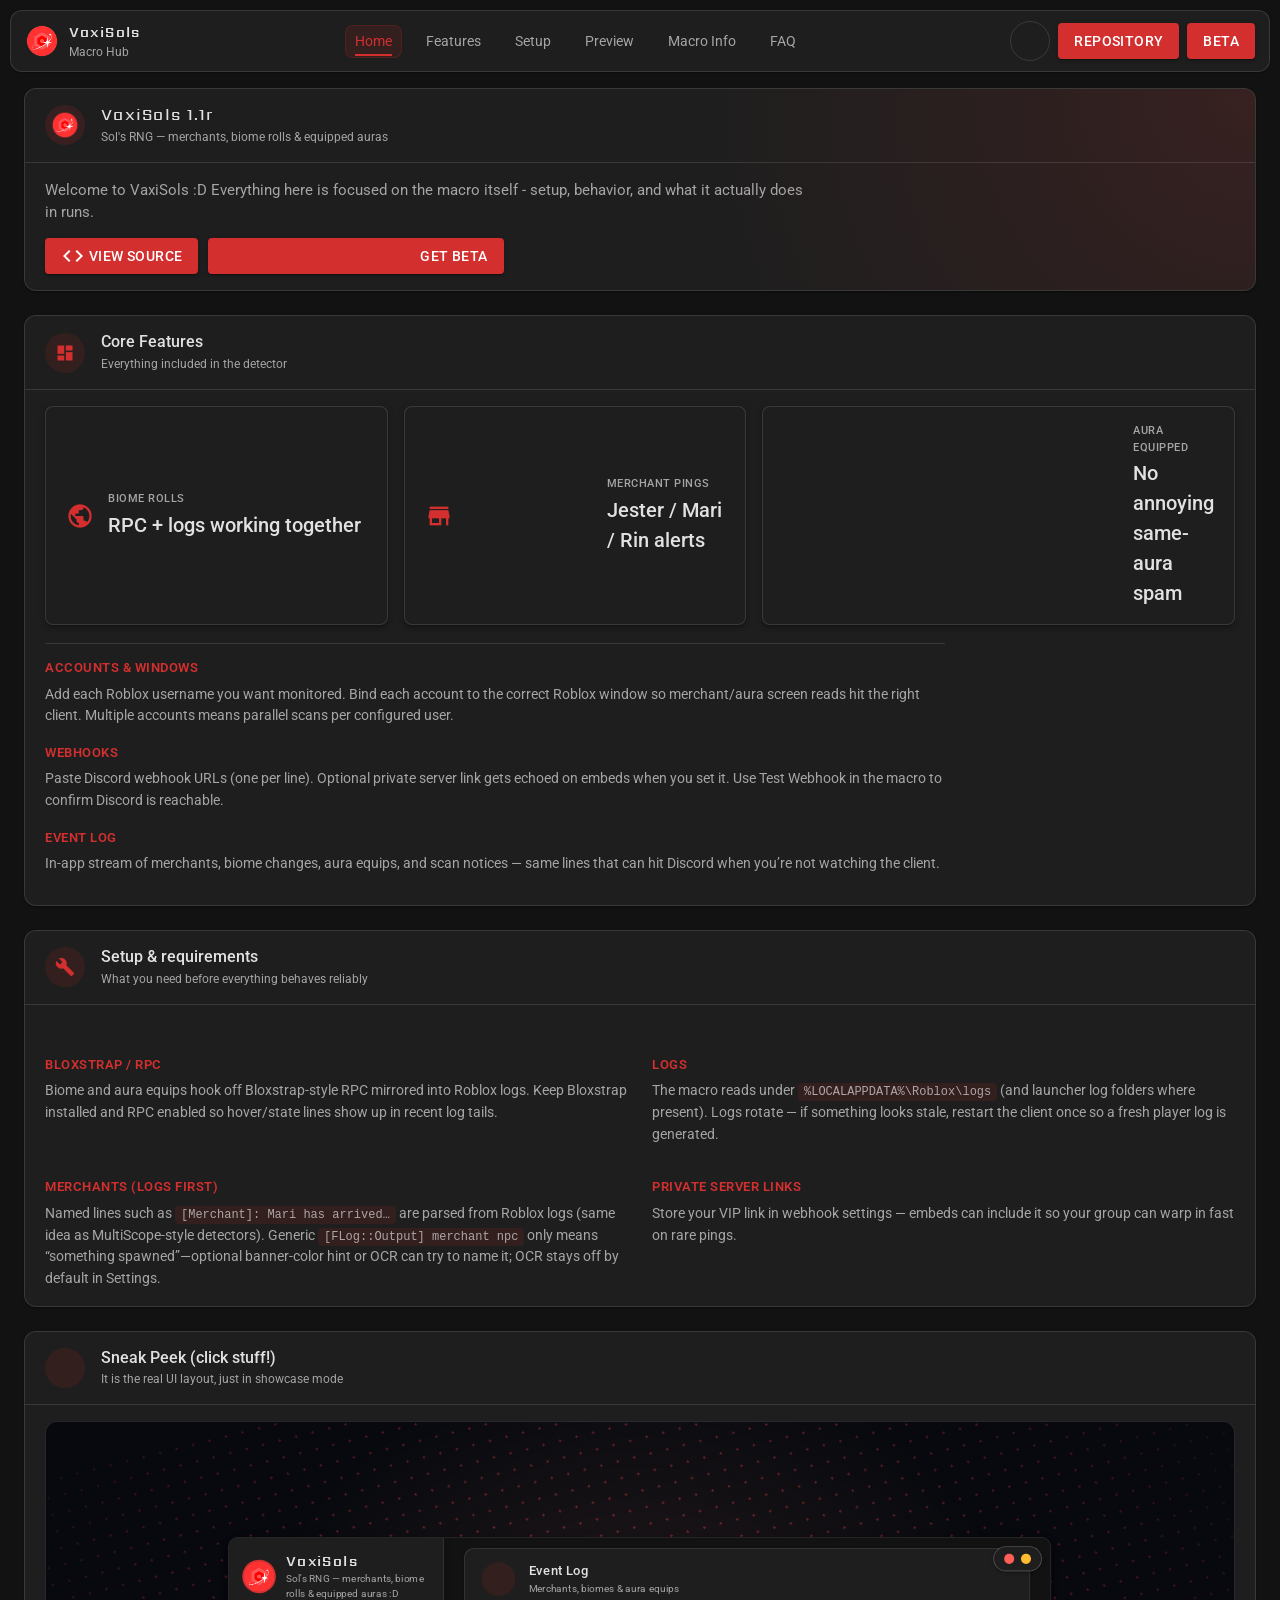
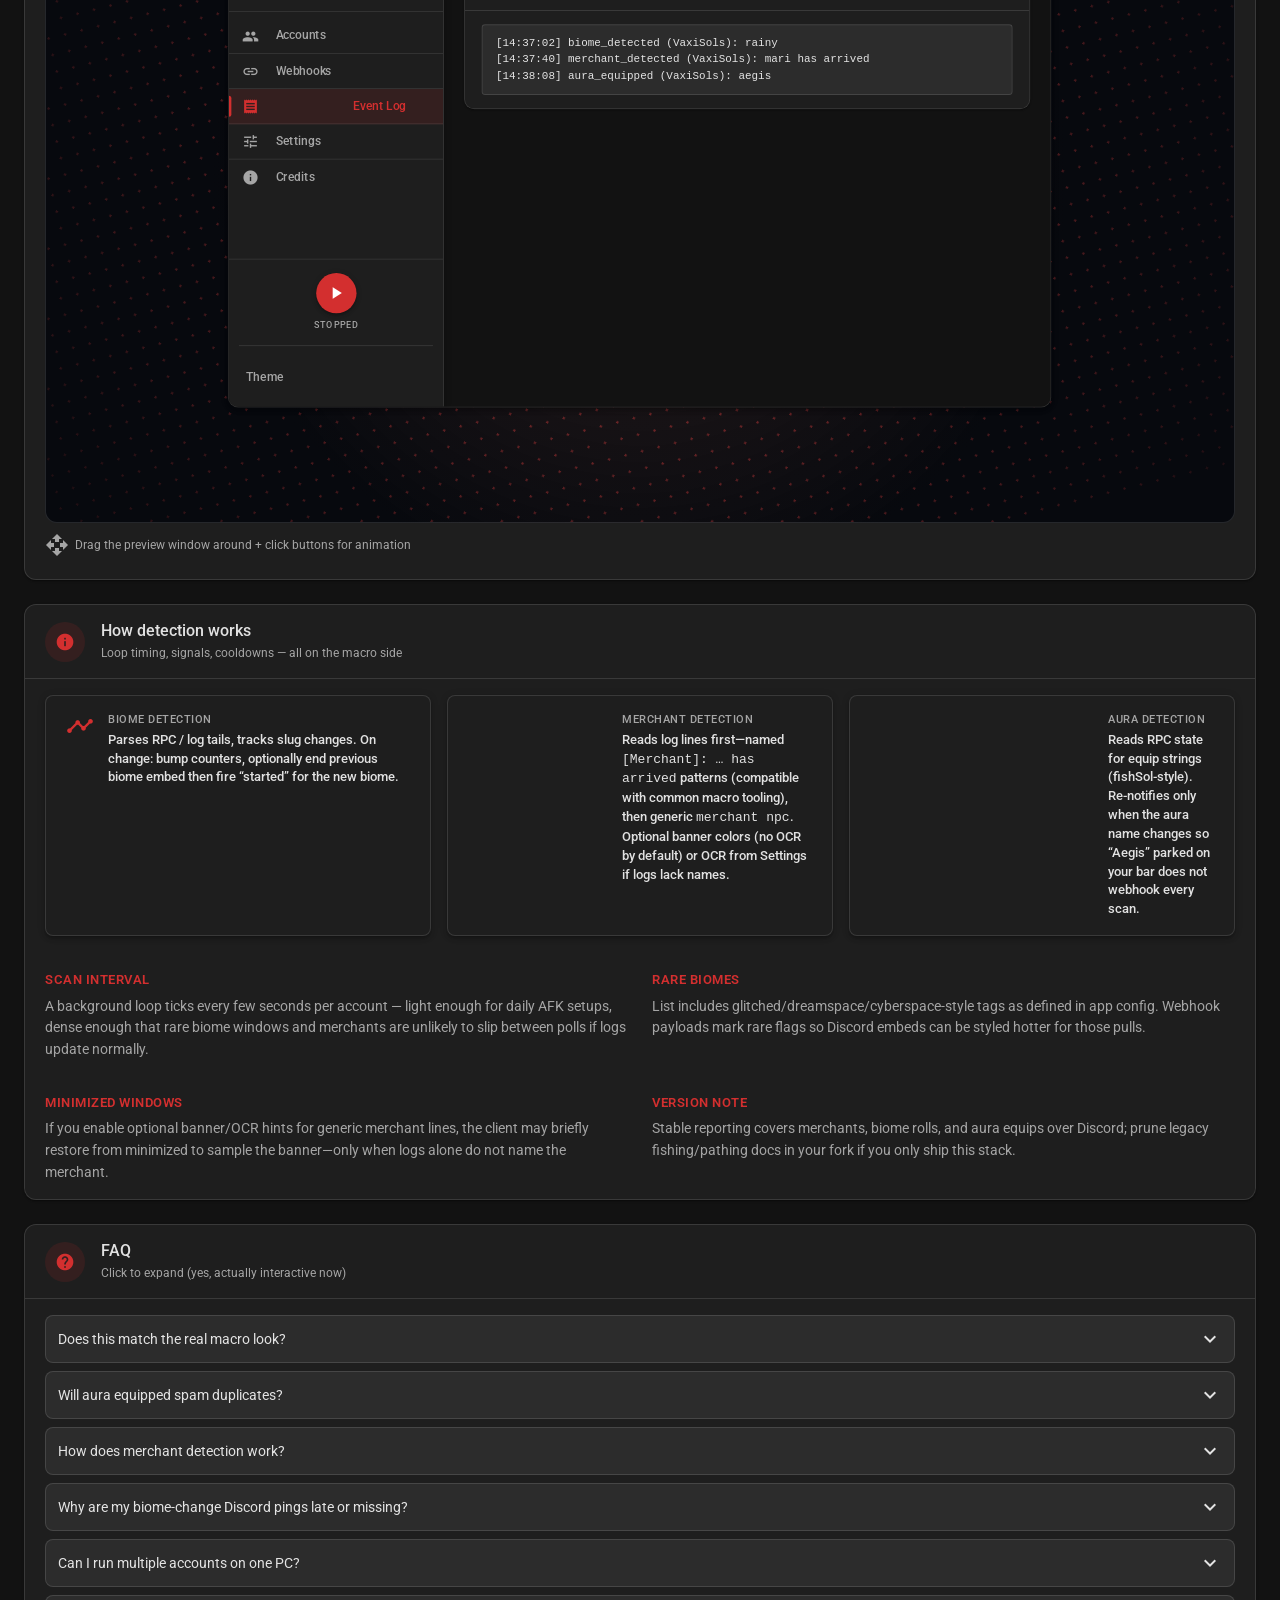
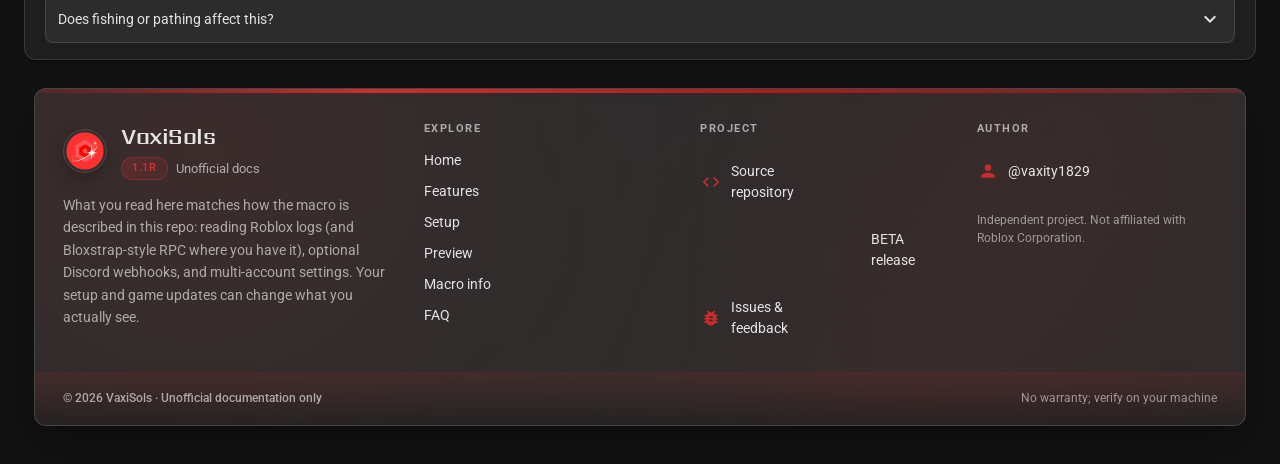
==== docs/index.html @ 8080ddb6 "Add files via upload" ====
<!DOCTYPE html>
<html lang="en">
<head>
  <meta charset="UTF-8">
  <meta name="viewport" content="width=device-width, initial-scale=1.0, viewport-fit=cover">
  <meta name="theme-color" id="themeColorMeta" content="#07090e">
  <title>VaxiSols — Macro Guide</title>
  <link rel="icon" href="favicon.png" type="image/png" sizes="any">
  <link rel="apple-touch-icon" href="favicon.png">
  <link rel="stylesheet" href="https://fonts.googleapis.com/icon?family=Material+Icons">
  <link rel="stylesheet" href="https://fonts.googleapis.com/css2?family=Roboto:wght@300;400;500;700&family=Sarpanch:wght@500;600;700&display=swap">
  <link rel="stylesheet" href="../ui/styles.css">
  <link rel="stylesheet" href="./styles.css">
</head>
<body>
  <header class="site-topbar MuiCard-root">
    <div class="site-topbar-inner">
      <div class="site-brand">
        <img src="../VaxiSolsIcon_transparent.png" alt="VaxiSols">
        <div class="site-brand-text">
          <strong class="brand-wordmark">VaxiSols</strong>
          <p>Macro Hub</p>
        </div>
      </div>
      <button type="button" class="site-nav-toggle MuiIconButton-root clone-clickable mui-ripple-target" id="siteNavToggle" aria-expanded="false" aria-controls="siteNav" aria-label="Open section menu">
        <span class="material-icons" aria-hidden="true">menu</span>
      </button>
      <nav class="site-nav" id="siteNav" aria-label="Page sections">
        <a class="mui-ripple-target site-nav-link" href="#home">Home</a>
        <a class="mui-ripple-target site-nav-link" href="#features">Features</a>
        <a class="mui-ripple-target site-nav-link" href="#setup">Setup</a>
        <a class="mui-ripple-target site-nav-link" href="#app-clone">Preview</a>
        <a class="mui-ripple-target site-nav-link" href="#macro-info">Macro Info</a>
        <a class="mui-ripple-target site-nav-link" href="#faq">FAQ</a>
      </nav>
      <div class="site-top-actions">
        <button id="themeToggle" class="MuiIconButton-root site-theme-toggle clone-clickable mui-ripple-target" title="Toggle theme">
          <span class="material-icons" id="themeIcon">dark_mode</span>
        </button>
        <a class="MuiButton-root MuiButton-contained MuiButton-containedPrimary site-btn-link mui-ripple-target" href="https://github.com/vaxity1829/VaxiSols" target="_blank" rel="noopener noreferrer">Repository</a>
        <a class="MuiButton-root MuiButton-contained MuiButton-containedError site-btn-link mui-ripple-target" href="https://github.com/vaxity1829/VaxiSols/releases/tag/BETA" target="_blank" rel="noopener noreferrer">BETA</a>
      </div>
    </div>
  </header>

  <main class="MuiContainer-root site-main">
    <section id="home" class="MuiCard-root site-hero">
      <div class="MuiCardHeader-root">
        <img class="MuiCardHeader-avatar site-hero-avatar" src="../VaxiSolsIcon_transparent.png" alt="" width="40" height="40">
        <div>
          <h2 class="MuiCardHeader-title brand-wordmark">VaxiSols 1.1r</h2>
          <p class="MuiCardHeader-subheader">Sol's RNG — merchants, biome rolls & equipped auras</p>
        </div>
      </div>
      <div class="MuiCardContent-root">
        <p class="site-lead">Welcome to VaxiSols :D Everything here is focused on the macro itself - setup, behavior, and what it actually does in runs.</p>
        <div class="site-cta">
          <a class="MuiButton-root MuiButton-contained MuiButton-containedPrimary site-btn-link mui-ripple-target" href="https://github.com/vaxity1829/VaxiSols" target="_blank" rel="noopener noreferrer">
            <span class="material-icons MuiButton-startIcon">code</span>
            View Source
          </a>
          <a class="MuiButton-root MuiButton-contained MuiButton-containedError site-btn-link mui-ripple-target" href="https://github.com/vaxity1829/VaxiSols/releases/tag/BETA" target="_blank" rel="noopener noreferrer">
            <span class="material-icons MuiButton-startIcon">download</span>
            Get BETA
          </a>
        </div>
      </div>
    </section>

    <section id="features" class="MuiCard-root">
      <div class="MuiCardHeader-root">
        <span class="material-icons MuiCardHeader-avatar">dashboard</span>
        <div>
          <h2 class="MuiCardHeader-title">Core Features</h2>
          <p class="MuiCardHeader-subheader">Everything included in the detector</p>
        </div>
      </div>
      <div class="MuiCardContent-root">
        <div class="MuiGrid-root site-grid">
          <div class="MuiPaper-root MuiPaper-elevation3 MuiChip-card">
            <span class="material-icons MuiChip-icon MuiChip-iconPrimary">public</span>
            <div class="MuiChip-info">
                <span class="MuiChip-label">Biome rolls</span>
                <span class="MuiChip-value">RPC + logs working together</span>
            </div>
          </div>
          <div class="MuiPaper-root MuiPaper-elevation3 MuiChip-card">
            <span class="material-icons MuiChip-icon MuiChip-iconPrimary">storefront</span>
            <div class="MuiChip-info">
                <span class="MuiChip-label">Merchant Pings</span>
                <span class="MuiChip-value">Jester / Mari / Rin alerts</span>
            </div>
          </div>
          <div class="MuiPaper-root MuiPaper-elevation3 MuiChip-card">
            <span class="material-icons MuiChip-icon MuiChip-iconPrimary">auto_awesome</span>
            <div class="MuiChip-info">
                <span class="MuiChip-label">Aura Equipped</span>
                <span class="MuiChip-value">No annoying same-aura spam</span>
            </div>
          </div>
        </div>
        <div class="info-list">
          <h3 class="info-subhead">Accounts &amp; windows</h3>
          <p>Add each Roblox username you want monitored. Bind each account to the correct Roblox window so merchant/aura screen reads hit the right client. Multiple accounts means parallel scans per configured user.</p>
          <h3 class="info-subhead">Webhooks</h3>
          <p>Paste Discord webhook URLs (one per line). Optional private server link gets echoed on embeds when you set it. Use Test Webhook in the macro to confirm Discord is reachable.</p>
          <h3 class="info-subhead">Event log</h3>
          <p>In-app stream of merchants, biome changes, aura equips, and scan notices — same lines that can hit Discord when you’re not watching the client.</p>
        </div>
      </div>
    </section>

    <section id="setup" class="MuiCard-root">
      <div class="MuiCardHeader-root">
        <span class="material-icons MuiCardHeader-avatar">build</span>
        <div>
          <h2 class="MuiCardHeader-title">Setup &amp; requirements</h2>
          <p class="MuiCardHeader-subheader">What you need before everything behaves reliably</p>
        </div>
      </div>
      <div class="MuiCardContent-root info-dense">
        <div class="info-columns">
          <div class="info-block">
            <h3 class="info-subhead">Bloxstrap / RPC</h3>
            <p>Biome and aura equips hook off Bloxstrap-style RPC mirrored into Roblox logs. Keep Bloxstrap installed and RPC enabled so hover/state lines show up in recent log tails.</p>
          </div>
          <div class="info-block">
            <h3 class="info-subhead">Logs</h3>
            <p>The macro reads under <code>%LOCALAPPDATA%\Roblox\logs</code> (and launcher log folders where present). Logs rotate — if something looks stale, restart the client once so a fresh player log is generated.</p>
          </div>
          <div class="info-block">
            <h3 class="info-subhead">Merchants (logs first)</h3>
            <p>Named lines such as <code>[Merchant]: Mari has arrived…</code> are parsed from Roblox logs (same idea as MultiScope-style detectors). Generic <code>[FLog::Output] merchant npc</code> only means “something spawned”—optional banner-color hint or OCR can try to name it; OCR stays off by default in Settings.</p>
          </div>
          <div class="info-block">
            <h3 class="info-subhead">Private server links</h3>
            <p>Store your VIP link in webhook settings — embeds can include it so your group can warp in fast on rare pings.</p>
          </div>
        </div>
      </div>
    </section>

    <section id="app-clone" class="MuiCard-root">
      <div class="MuiCardHeader-root">
        <span class="material-icons MuiCardHeader-avatar">preview</span>
        <div>
          <h2 class="MuiCardHeader-title">Sneak Peek (click stuff!)</h2>
          <p class="MuiCardHeader-subheader">It is the real UI layout, just in showcase mode</p>
        </div>
      </div>
      <div class="MuiCardContent-root">
        <div class="preview-shell" id="previewShell">
          <div class="clone-window" id="cloneWindow">
            <div class="app-layout clone-layout" id="cloneLayout">
              <aside class="MuiDrawer-paper">
                <div class="MuiToolbar-root">
                  <div class="MuiAvatar-root">
                    <img src="../VaxiSolsIcon_transparent.png" alt="VaxiSols">
                  </div>
                  <div class="MuiToolbar-text">
                    <h1 class="brand-wordmark">VaxiSols</h1>
                    <p>Sol's RNG — merchants, biome rolls & equipped auras :D</p>
                  </div>
                </div>
                <nav class="MuiList-root">
                  <a href="#" class="MuiListItem-root clone-clickable">
                    <div class="MuiListItem-indicator"></div>
                    <span class="material-icons MuiListItemIcon-root">people</span>
                    <span class="MuiListItemText-root">Accounts</span>
                  </a>
                  <a href="#" class="MuiListItem-root clone-clickable">
                    <div class="MuiListItem-indicator"></div>
                    <span class="material-icons MuiListItemIcon-root">link</span>
                    <span class="MuiListItemText-root">Webhooks</span>
                  </a>
                  <a href="#" class="MuiListItem-root Mui-selected clone-clickable">
                    <div class="MuiListItem-indicator"></div>
                    <span class="material-icons MuiListItemIcon-root">receipt_long</span>
                    <span class="MuiListItemText-root">Event Log</span>
                  </a>
                  <a href="#" class="MuiListItem-root clone-clickable">
                    <div class="MuiListItem-indicator"></div>
                    <span class="material-icons MuiListItemIcon-root">tune</span>
                    <span class="MuiListItemText-root">Settings</span>
                  </a>
                  <a href="#" class="MuiListItem-root clone-clickable">
                    <div class="MuiListItem-indicator"></div>
                    <span class="material-icons MuiListItemIcon-root">info</span>
                    <span class="MuiListItemText-root">Credits</span>
                  </a>
                </nav>
                <div class="MuiDrawer-actions">
                  <div class="MuiMacroControl">
                    <button class="MuiFab-root MuiFab-stopped clone-clickable"><span class="material-icons">play_arrow</span></button>
                    <span class="MuiMacroStatus">stopped</span>
                  </div>
                  <div class="MuiDivider-root"></div>
                  <div class="MuiSwitch-row">
                    <span class="MuiSwitch-label">Theme</span>
                    <button id="previewThemeToggle" class="MuiIconButton-root clone-clickable" title="Toggle theme">
                      <span class="material-icons" id="previewThemeIcon">dark_mode</span>
                    </button>
                  </div>
                </div>
              </aside>
              <main class="MuiContainer-root">
                <div class="MacTitleBar" id="cloneDragHandle">
                  <div class="MacTitleBar-dots">
                    <button class="MacTitleBar-dot MacTitleBar-dotClose"></button>
                    <button class="MacTitleBar-dot MacTitleBar-dotMinimize"></button>
                  </div>
                </div>
                <div class="content-section active">
                  <div class="MuiCard-root">
                    <div class="MuiCardHeader-root">
                      <span class="material-icons MuiCardHeader-avatar">receipt_long</span>
                      <div>
                        <h2 class="MuiCardHeader-title">Event Log</h2>
                        <p class="MuiCardHeader-subheader">Merchants, biomes & aura equips</p>
                      </div>
                    </div>
                    <div class="MuiCardContent-root">
                      <pre class="MuiCode-root">[14:37:02] biome_detected (VaxiSols): rainy
[14:37:40] merchant_detected (VaxiSols): mari has arrived
[14:38:08] aura_equipped (VaxiSols): aegis</pre>
                    </div>
                  </div>
                </div>
              </main>
            </div>
          </div>
        </div>
        <div class="preview-hint">
          <span class="material-icons">open_with</span>
          Drag the preview window around + click buttons for animation
        </div>
      </div>
    </section>

    <section id="macro-info" class="MuiCard-root">
      <div class="MuiCardHeader-root">
        <span class="material-icons MuiCardHeader-avatar">info</span>
        <div>
          <h2 class="MuiCardHeader-title">How detection works</h2>
          <p class="MuiCardHeader-subheader">Loop timing, signals, cooldowns — all on the macro side</p>
        </div>
      </div>
      <div class="MuiCardContent-root info-dense">
        <div class="MuiGrid-root site-grid site-grid-wide">
          <div class="MuiPaper-root MuiPaper-elevation3 MuiChip-card">
            <span class="material-icons MuiChip-icon MuiChip-iconPrimary">timeline</span>
            <div class="MuiChip-info">
              <span class="MuiChip-label">Biome detection</span>
              <span class="MuiChip-value">Parses RPC / log tails, tracks slug changes. On change: bump counters, optionally end previous biome embed then fire “started” for the new biome.</span>
            </div>
          </div>
          <div class="MuiPaper-root MuiPaper-elevation3 MuiChip-card">
            <span class="material-icons MuiChip-icon MuiChip-iconPrimary">radar</span>
            <div class="MuiChip-info">
              <span class="MuiChip-label">Merchant detection</span>
              <span class="MuiChip-value">Reads log lines first—named <code>[Merchant]: … has arrived</code> patterns (compatible with common macro tooling), then generic <code>merchant npc</code>. Optional banner colors (no OCR by default) or OCR from Settings if logs lack names.</span>
            </div>
          </div>
          <div class="MuiPaper-root MuiPaper-elevation3 MuiChip-card">
            <span class="material-icons MuiChip-icon MuiChip-iconPrimary">verified</span>
            <div class="MuiChip-info">
              <span class="MuiChip-label">Aura detection</span>
              <span class="MuiChip-value">Reads RPC state for equip strings (fishSol-style). Re-notifies only when the aura name changes so “Aegis” parked on your bar does not webhook every scan.</span>
            </div>
          </div>
        </div>
        <div class="info-columns">
          <div class="info-block">
            <h3 class="info-subhead">Scan interval</h3>
            <p>A background loop ticks every few seconds per account — light enough for daily AFK setups, dense enough that rare biome windows and merchants are unlikely to slip between polls if logs update normally.</p>
          </div>
          <div class="info-block">
            <h3 class="info-subhead">Rare biomes</h3>
            <p>List includes glitched/dreamspace/cyberspace-style tags as defined in app config. Webhook payloads mark rare flags so Discord embeds can be styled hotter for those pulls.</p>
          </div>
          <div class="info-block">
            <h3 class="info-subhead">Minimized windows</h3>
            <p>If you enable optional banner/OCR hints for generic merchant lines, the client may briefly restore from minimized to sample the banner—only when logs alone do not name the merchant.</p>
          </div>
          <div class="info-block">
            <h3 class="info-subhead">Version note</h3>
            <p>Stable reporting covers merchants, biome rolls, and aura equips over Discord; prune legacy fishing/pathing docs in your fork if you only ship this stack.</p>
          </div>
        </div>
      </div>
    </section>

    <section id="faq" class="MuiCard-root">
      <div class="MuiCardHeader-root">
        <span class="material-icons MuiCardHeader-avatar">help</span>
        <div>
          <h2 class="MuiCardHeader-title">FAQ</h2>
          <p class="MuiCardHeader-subheader">Click to expand (yes, actually interactive now)</p>
        </div>
      </div>
      <div class="MuiCardContent-root">
        <div class="faq-accordion">
          <div class="faq-item">
            <button class="faq-q mui-ripple-target" type="button">
              <span>Does this match the real macro look?</span>
              <span class="material-icons">expand_more</span>
            </button>
            <div class="faq-a"><div class="faq-a-inner">Preview on this page reuses macro classes. Actual app pulls the same <code>ui/styles.css</code> tokens.</div></div>
          </div>
          <div class="faq-item">
            <button class="faq-q mui-ripple-target" type="button">
              <span>Will aura equipped spam duplicates?</span>
              <span class="material-icons">expand_more</span>
            </button>
            <div class="faq-a"><div class="faq-a-inner">No. The app tracks last aura key per account — same aura stays silent until you equip something different.</div></div>
          </div>
          <div class="faq-item">
            <button class="faq-q mui-ripple-target" type="button">
              <span>How does merchant detection work?</span>
              <span class="material-icons">expand_more</span>
            </button>
            <div class="faq-a"><div class="faq-a-inner">Log scanning matches named chat-style lines first (same general approach as tools like MultiScope). Plain <code>merchant npc</code> lines only say a spawn happened—use Settings for optional banner-color hint or OCR if you need a name when the game does not print one.</div></div>
          </div>
          <div class="faq-item">
            <button class="faq-q mui-ripple-target" type="button">
              <span>Why are my biome-change Discord pings late or missing?</span>
              <span class="material-icons">expand_more</span>
            </button>
            <div class="faq-a"><div class="faq-a-inner">Check Bloxstrap RPC still writing to tails, disk not full, and account username matches log ownership. Restart Roblox once if tails look frozen.</div></div>
          </div>
          <div class="faq-item">
            <button class="faq-q mui-ripple-target" type="button">
              <span>Can I run multiple accounts on one PC?</span>
              <span class="material-icons">expand_more</span>
            </button>
            <div class="faq-a"><div class="faq-a-inner">Yes — add each username, attach the correct hwnd/window picker result, webhooks aggregate per-account labels in payloads.</div></div>
          </div>
          <div class="faq-item">
            <button class="faq-q mui-ripple-target" type="button">
              <span>Does fishing or pathing affect this?</span>
              <span class="material-icons">expand_more</span>
            </button>
            <div class="faq-a"><div class="faq-a-inner">The log-and-webhook stack ignores legacy fishing macros; merchants, biomes, and aura paths stay separate. Older modules may live in repo — turn off what you don’t run.</div></div>
          </div>
        </div>
      </div>
    </section>

    <footer class="site-footer" aria-labelledby="footer-brand-heading">
      <div class="site-footer-shell">
        <div class="site-footer-accent" aria-hidden="true"></div>
        <div class="site-footer-pattern" aria-hidden="true"></div>
        <div class="site-footer-grid">
          <div class="site-footer-brand">
            <div class="site-footer-brand-row">
              <img class="site-footer-logo" src="../VaxiSolsIcon_transparent.png" alt="" width="44" height="44">
              <div>
                <h2 id="footer-brand-heading" class="site-footer-title brand-wordmark">VaxiSols</h2>
                <p class="site-footer-version"><span class="site-footer-pill">1.1r</span> Unofficial docs</p>
              </div>
            </div>
            <p class="site-footer-lead">What you read here matches how the macro is described in this repo: reading Roblox logs (and Bloxstrap-style RPC where you have it), optional Discord webhooks, and multi-account settings. Your setup and game updates can change what you actually see.</p>
          </div>

          <nav class="site-footer-col" aria-label="On this page">
            <h3 class="site-footer-heading">Explore</h3>
            <ul class="site-footer-list">
              <li><a class="footer-link mui-ripple-target site-footer-nav-link" href="#home">Home</a></li>
              <li><a class="footer-link mui-ripple-target site-footer-nav-link" href="#features">Features</a></li>
              <li><a class="footer-link mui-ripple-target site-footer-nav-link" href="#setup">Setup</a></li>
              <li><a class="footer-link mui-ripple-target site-footer-nav-link" href="#app-clone">Preview</a></li>
              <li><a class="footer-link mui-ripple-target site-footer-nav-link" href="#macro-info">Macro info</a></li>
              <li><a class="footer-link mui-ripple-target site-footer-nav-link" href="#faq">FAQ</a></li>
            </ul>
          </nav>

          <div class="site-footer-col">
            <h3 class="site-footer-heading">Project</h3>
            <ul class="site-footer-list">
              <li>
                <a class="footer-link mui-ripple-target site-footer-ext" href="https://github.com/vaxity1829/VaxiSols" target="_blank" rel="noopener noreferrer">
                  <span class="material-icons site-footer-link-icon" aria-hidden="true">code</span>
                  Source repository
                  <span class="material-icons site-footer-link-arrow" aria-hidden="true">north_east</span>
                </a>
              </li>
              <li>
                <a class="footer-link mui-ripple-target site-footer-ext" href="https://github.com/vaxity1829/VaxiSols/releases/tag/BETA" target="_blank" rel="noopener noreferrer">
                  <span class="material-icons site-footer-link-icon" aria-hidden="true">download</span>
                  BETA release
                  <span class="material-icons site-footer-link-arrow" aria-hidden="true">north_east</span>
                </a>
              </li>
              <li>
                <a class="footer-link mui-ripple-target site-footer-ext" href="https://github.com/vaxity1829/VaxiSols/issues" target="_blank" rel="noopener noreferrer">
                  <span class="material-icons site-footer-link-icon" aria-hidden="true">bug_report</span>
                  Issues &amp; feedback
                  <span class="material-icons site-footer-link-arrow" aria-hidden="true">north_east</span>
                </a>
              </li>
            </ul>
          </div>

          <div class="site-footer-col">
            <h3 class="site-footer-heading">Author</h3>
            <ul class="site-footer-list">
              <li>
                <a class="footer-link mui-ripple-target site-footer-ext" href="https://github.com/vaxity1829" target="_blank" rel="noopener noreferrer">
                  <span class="material-icons site-footer-link-icon" aria-hidden="true">person</span>
                  @vaxity1829
                  <span class="material-icons site-footer-link-arrow" aria-hidden="true">north_east</span>
                </a>
              </li>
            </ul>
            <p class="site-footer-note">Independent project. Not affiliated with Roblox Corporation.</p>
          </div>
        </div>

        <div class="site-footer-bottom">
          <div class="site-footer-bottom-inner">
            <span class="site-footer-copy">© <span id="footer-year"></span> VaxiSols · Unofficial documentation only</span>
            <span class="site-footer-meta">No warranty; verify on your machine</span>
          </div>
        </div>
      </div>
    </footer>
  </main>
  <script>
    // Keep clone interactions local: no navigation, just visual click feedback.
    (function () {
      function applyTheme(theme) {
        const t = theme === 'light' ? 'light' : 'dark';
        document.documentElement.setAttribute('data-theme', t);
        const icon = document.getElementById('themeIcon');
        if (icon) icon.textContent = t === 'dark' ? 'dark_mode' : 'light_mode';
        const metaColor = document.getElementById('themeColorMeta');
        if (metaColor) metaColor.setAttribute('content', t === 'light' ? '#f4f6fb' : '#07090e');
        try { localStorage.setItem('vaxisols-theme', t); } catch (_) {}
      }

      try {
        applyTheme(localStorage.getItem('vaxisols-theme') || 'dark');
      } catch (_) {
        applyTheme('dark');
      }

      const mqNav = window.matchMedia('(max-width: 720px)');
      const siteNav = document.getElementById('siteNav');
      const siteNavToggle = document.getElementById('siteNavToggle');
      const closeMobileNav = () => {
        if (!siteNav || !siteNavToggle) return;
        siteNav.classList.remove('is-open');
        siteNavToggle.setAttribute('aria-expanded', 'false');
        siteNavToggle.setAttribute('aria-label', 'Open section menu');
        const ic = siteNavToggle.querySelector('.material-icons');
        if (ic) ic.textContent = 'menu';
      };
      const syncNavBreakpoint = () => {
        if (!mqNav.matches) closeMobileNav();
      };
      mqNav.addEventListener('change', syncNavBreakpoint);
      syncNavBreakpoint();
      if (siteNavToggle && siteNav) {
        siteNavToggle.addEventListener('click', () => {
          if (!mqNav.matches) return;
          const open = !siteNav.classList.contains('is-open');
          siteNav.classList.toggle('is-open', open);
          siteNavToggle.setAttribute('aria-expanded', open ? 'true' : 'false');
          siteNavToggle.setAttribute('aria-label', open ? 'Close section menu' : 'Open section menu');
          const ic = siteNavToggle.querySelector('.material-icons');
          if (ic) ic.textContent = open ? 'close' : 'menu';
        });
        siteNav.querySelectorAll('a[href^="#"]').forEach((a) => {
          a.addEventListener('click', () => {
            if (mqNav.matches) closeMobileNav();
          });
        });
        document.addEventListener('keydown', (e) => {
          if (e.key === 'Escape') closeMobileNav();
        });
      }

      const themeToggle = document.getElementById('themeToggle');
      const previewThemeIcon = document.getElementById('previewThemeIcon');
      if (themeToggle) {
        themeToggle.addEventListener('click', () => {
          const current = document.documentElement.getAttribute('data-theme') || 'dark';
          applyTheme(current === 'dark' ? 'light' : 'dark');
          if (previewThemeIcon) {
            previewThemeIcon.textContent = current === 'dark' ? 'light_mode' : 'dark_mode';
          }
        });
      }

      // Preview sidebar theme toggle (same placement as macro).
      const previewThemeToggle = document.getElementById('previewThemeToggle');
      if (previewThemeToggle) {
        previewThemeToggle.addEventListener('click', (e) => {
          e.preventDefault();
          e.stopPropagation();
          const current = document.documentElement.getAttribute('data-theme') || 'dark';
          applyTheme(current === 'dark' ? 'light' : 'dark');
          if (previewThemeIcon) {
            previewThemeIcon.textContent = current === 'dark' ? 'light_mode' : 'dark_mode';
          }
        });
      }

      const cloneRoot = document.getElementById('cloneLayout');
      if (cloneRoot) {
        cloneRoot.querySelectorAll('a[href="#"]').forEach((a) => {
          a.addEventListener('click', (e) => e.preventDefault());
        });
      }

      function anchorShouldSuppressNav(a) {
        if (!a || a.tagName !== 'A') return false;
        const href = (a.getAttribute('href') || '').trim();
        if (href === '' || href === '#') return true;
        if (a.closest('#cloneLayout') && href.startsWith('#')) return true;
        return false;
      }

      document.querySelectorAll('.clone-clickable, .mui-ripple-target').forEach((el) => {
        el.addEventListener('click', (e) => {
          if (anchorShouldSuppressNav(el)) e.preventDefault();
          const rect = el.getBoundingClientRect();
          const ripple = document.createElement('span');
          ripple.className = 'clone-ripple';
          const size = Math.max(rect.width, rect.height) * 1.2;
          ripple.style.width = ripple.style.height = size + 'px';
          ripple.style.left = (e.clientX - rect.left - size / 2) + 'px';
          ripple.style.top = (e.clientY - rect.top - size / 2) + 'px';
          el.appendChild(ripple);
          el.classList.add('clone-pressed');
          setTimeout(() => el.classList.remove('clone-pressed'), 180);
          ripple.addEventListener('animationend', () => ripple.remove());
        });
      });

      // Draggable preview window that auto-fits viewport
      const shell = document.getElementById('previewShell');
      const win = document.getElementById('cloneWindow');
      const handle = document.getElementById('cloneDragHandle');
      const baseW = 980;
      const baseH = 560;
      const margin = 34;
      if (shell && win && handle) {
        const fitWindow = () => {
          const sw = shell.clientWidth;
          const sh = shell.clientHeight;
          const scale = Math.min((sw - margin * 2) / baseW, (sh - margin * 2) / baseH, 1) * 0.84;
          win.style.setProperty('--clone-fit-scale', String(scale));
          const ww = baseW * scale;
          const wh = baseH * scale;
          const x = Math.max(margin, Math.round((sw - ww) / 2));
          const y = Math.max(margin, Math.round((sh - wh) / 2));
          win.style.left = x + 'px';
          win.style.top = y + 'px';
        };

        let dragging = false;
        let dx = 0;
        let dy = 0;
        const onMove = (clientX, clientY) => {
          if (!dragging) return;
          const rect = shell.getBoundingClientRect();
          const scale = parseFloat(getComputedStyle(win).getPropertyValue('--clone-fit-scale') || '1');
          const ww = baseW * scale;
          const wh = baseH * scale;
          let x = clientX - rect.left - dx;
          let y = clientY - rect.top - dy;
          x = Math.max(margin, Math.min(x, rect.width - ww - margin));
          y = Math.max(margin, Math.min(y, rect.height - wh - margin));
          win.style.left = x + 'px';
          win.style.top = y + 'px';
        };

        const beginDrag = (clientX, clientY) => {
          const rect = win.getBoundingClientRect();
          dx = clientX - rect.left;
          dy = clientY - rect.top;
          dragging = true;
        };

        // Drag by title bar...
        handle.addEventListener('mousedown', (e) => {
          e.preventDefault();
          beginDrag(e.clientX, e.clientY);
        });
        // Drag empty chrome only — don’t steal clicks from sidebar / buttons / links inside the demo.
        win.addEventListener('mousedown', (e) => {
          if (e.button !== 0) return;
          if (e.target.closest('a, button, input, textarea, select, [role="button"]')) return;
          beginDrag(e.clientX, e.clientY);
        });
        window.addEventListener('mousemove', (e) => onMove(e.clientX, e.clientY));
        window.addEventListener('mouseup', () => { dragging = false; });

        handle.addEventListener('touchstart', (e) => {
          const t = e.touches[0];
          beginDrag(t.clientX, t.clientY);
        }, { passive: true });
        win.addEventListener('touchstart', (e) => {
          const t = e.touches[0];
          if (!t) return;
          if (e.target.closest('a, button, input, textarea, select, [role="button"]')) return;
          beginDrag(t.clientX, t.clientY);
        }, { passive: true });
        window.addEventListener('touchmove', (e) => {
          if (!dragging) return;
          const t = e.touches[0];
          if (t) onMove(t.clientX, t.clientY);
        }, { passive: true });
        window.addEventListener('touchend', () => { dragging = false; });

        window.addEventListener('resize', fitWindow);
        fitWindow();
      }

      // FAQ accordion interactions
      document.querySelectorAll('.faq-q').forEach((btn) => {
        btn.addEventListener('click', () => {
          const item = btn.closest('.faq-item');
          if (!item) return;
          item.classList.toggle('open');
        });
      });

      // Top navigation active-state tracking.
      const navLinks = Array.from(document.querySelectorAll('.site-nav-link[href^="#"]'));
      const sectionTargets = navLinks
        .map((a) => document.querySelector(a.getAttribute('href')))
        .filter(Boolean);
      const setActiveNav = () => {
        const y = window.scrollY + 120;
        let activeId = sectionTargets.length ? sectionTargets[0].id : "";
        sectionTargets.forEach((sec) => {
          if (sec.offsetTop <= y) activeId = sec.id;
        });
        navLinks.forEach((a) => {
          const on = a.getAttribute('href') === `#${activeId}`;
          a.classList.toggle('active', on);
        });
      };
      window.addEventListener('scroll', setActiveNav, { passive: true });
      setActiveNav();

      const y = document.getElementById('footer-year');
      if (y) y.textContent = String(new Date().getFullYear());
    })();
  </script>
</body>
</html>
---- ui/styles.css ----
:root {
  --font-brand: "Sarpanch", system-ui, -apple-system, sans-serif;
  --mui-primary: #d32f2f;
  --mui-primary-dark: #b71c1c;
  --mui-primary-light: #ef5350;
  --mui-primary-contrast: #fff;
  --mui-secondary: #d32f2f;
  --mui-secondary-contrast: #fff;
  --mui-success: #d32f2f;
  --mui-success-contrast: #fff;
  --mui-warning: #ff6f00;
  --mui-warning-contrast: #fff;
  --mui-error: #d32f2f;
  --mui-error-contrast: #fff;
  --mui-bg: #121212;
  --mui-paper: #1e1e1e;
  --mui-paper-elevated: #2c2c2c;
  --mui-surface: #252525;
  --mui-hover: rgba(255,255,255,.08);
  --mui-hover-primary: rgba(211,47,47,.08);
  --mui-selected: rgba(211,47,47,.12);
  --mui-text-primary: rgba(255,255,255,.87);
  --mui-text-secondary: rgba(255,255,255,.6);
  --mui-text-disabled: rgba(255,255,255,.38);
  --mui-divider: rgba(255,255,255,.12);
  --mui-border: rgba(255,255,255,.23);
  --mui-shadow-1: 0 2px 1px -1px rgba(0,0,0,.2),0 1px 1px 0 rgba(0,0,0,.14),0 1px 3px 0 rgba(0,0,0,.12);
  --mui-shadow-2: 0 3px 1px -2px rgba(0,0,0,.2),0 2px 2px 0 rgba(0,0,0,.14),0 1px 5px 0 rgba(0,0,0,.12);
  --mui-shadow-3: 0 3px 3px -2px rgba(0,0,0,.2),0 3px 4px 0 rgba(0,0,0,.14),0 1px 8px 0 rgba(0,0,0,.12);
  --mui-shadow-4: 0 2px 4px -1px rgba(0,0,0,.2),0 4px 5px 0 rgba(0,0,0,.14),0 1px 10px 0 rgba(0,0,0,.12);
  --mui-radius: 4px;
  --mui-radius-sm: 8px;
  --mui-radius-md: 12px;
  --mui-radius-lg: 16px;
  --mui-radius-full: 50%;
  --mui-drawer-w: 256px;
  --mui-ease: cubic-bezier(.4,0,.2,1);
  --mui-speed: 200ms;
  --mui-speed-slow: 375ms;
  --titlebar-bg: #1e1e1e;
  --titlebar-text: rgba(255,255,255,.6);
}
[data-theme="light"] {
  --mui-bg: #fafafa;
  --mui-paper: #fff;
  --mui-paper-elevated: #f5f5f5;
  --mui-surface: #f0f0f0;
  --mui-hover: rgba(0,0,0,.04);
  --mui-hover-primary: rgba(211,47,47,.04);
  --mui-selected: rgba(211,47,47,.08);
  --mui-text-primary: rgba(0,0,0,.87);
  --mui-text-secondary: rgba(0,0,0,.6);
  --mui-text-disabled: rgba(0,0,0,.38);
  --mui-divider: rgba(0,0,0,.12);
  --mui-border: rgba(0,0,0,.23);
  --mui-shadow-1: 0 2px 1px -1px rgba(0,0,0,.1),0 1px 1px rgba(0,0,0,.07),0 1px 3px rgba(0,0,0,.06);
  --mui-shadow-2: 0 3px 1px -2px rgba(0,0,0,.1),0 2px 2px rgba(0,0,0,.07),0 1px 5px rgba(0,0,0,.06);
  --mui-shadow-3: 0 3px 3px -2px rgba(0,0,0,.1),0 3px 4px rgba(0,0,0,.07),0 1px 8px rgba(0,0,0,.06);
  --mui-shadow-4: 0 2px 4px -1px rgba(0,0,0,.1),0 4px 5px rgba(0,0,0,.07),0 1px 10px rgba(0,0,0,.06);
  --titlebar-bg: #f5f5f5;
  --titlebar-text: rgba(0,0,0,.6);
}
*,*::before,*::after{box-sizing:border-box;margin:0;padding:0}
body{font-family:'Roboto','Helvetica','Arial',sans-serif;font-size:14px;line-height:1.5;color:var(--mui-text-primary);background:var(--mui-bg);-webkit-font-smoothing:antialiased}
.app-layout{display:flex;min-height:100vh}

/* Loading Screen */
.loading-screen{position:fixed;top:0;left:0;width:100%;height:100%;background:var(--mui-bg);display:flex;align-items:center;justify-content:center;z-index:9999}
.loading-spinner{width:48px;height:48px}
.spinner-circle{width:48px;height:48px;border:4px solid var(--mui-divider);border-top:4px solid var(--mui-primary);border-radius:50%;animation:spin 1s linear infinite}
@keyframes spin{0%{transform:rotate(0deg)}100%{transform:rotate(360deg)}}

/* ── MUI Drawer ── */
.MuiDrawer-paper{width:var(--mui-drawer-w);min-width:var(--mui-drawer-w);max-width:var(--mui-drawer-w);flex-shrink:0;background:var(--mui-paper);border-right:1px solid var(--mui-divider);display:flex;flex-direction:column;position:fixed;top:0;left:0;bottom:0;z-index:100;box-shadow:var(--mui-shadow-4);transition:background var(--mui-speed) var(--mui-ease)}

/* ── Custom macOS-style Title Bar (top-right pill) ── */
.MacTitleBar{display:flex;align-items:center;gap:8px;height:32px;background:var(--titlebar-bg);border-radius:16px;padding:0 12px;position:fixed;top:8px;right:8px;z-index:1000;-webkit-app-region:drag;transition:background var(--mui-speed) var(--mui-ease);box-shadow:var(--mui-shadow-2);border:1px solid var(--mui-border)}
.MacTitleBar-dots{display:flex;align-items:center;gap:8px;-webkit-app-region:no-drag}
.MacTitleBar-dot{width:12px;height:12px;border-radius:50%;cursor:pointer;transition:all var(--mui-speed) var(--mui-ease);border:none;outline:none;padding:0}
.MacTitleBar-dot:hover{transform:scale(1.1)}
.MacTitleBar-dotClose{background:#ff5f57}
.MacTitleBar-dotClose:hover{background:#ff3b30}
.MacTitleBar-dotMinimize{background:#febc2e}
.MacTitleBar-dotMinimize:hover{background:#f9a825}
.MacTitleBar-dotMaximize{background:#28c840}
.MacTitleBar-dotMaximize:hover{background:#20a020}

/* Prevent interactive elements from being draggable by default */
.MuiButton-root, .MuiOutlinedInput-root, .MuiSelect-root, .MuiListItem-root, .MuiIconButton-root, .MuiFab-root, .MuiSwitch-root, .MuiFormHelperText-root, .MuiInputLabel-root, .MuiCode-root, .MuiChip-root, .MuiBadge-root, .AccountCard-windowSelect, .AccountCard-deleteBtn, button, a {
  -webkit-app-region: no-drag !important;
}

/* Prevent text selection globally except for inputs and textareas */
body, html, * {
  user-select: none !important;
  -webkit-user-select: none !important;
  -moz-user-select: none !important;
  -ms-user-select: none !important;
}

/* Allow text selection in input fields and textareas */
input, textarea, .MuiOutlinedInput-input, .MuiCode-root {
  user-select: text !important;
  -webkit-user-select: text !important;
  -moz-user-select: text !important;
  -ms-user-select: text !important;
}

/* Disable textarea resizing to prevent window dragging interference */
textarea {
  resize: none !important;
  overflow: auto !important;
  -webkit-app-region: no-drag !important;
}

/* Input fields should not resize and should be no-drag */
input.MuiOutlinedInput-input {
  resize: none !important;
  -webkit-app-region: no-drag !important;
}

/* ── MUI Toolbar (sidebar header) ── */
.MuiToolbar-root{padding:16px 16px 12px;display:flex;align-items:center;gap:12px;border-bottom:1px solid var(--mui-divider)}
.MuiAvatar-root{width:40px;height:40px;border-radius:var(--mui-radius-full);overflow:hidden;background:var(--mui-primary);display:flex;align-items:center;justify-content:center;flex-shrink:0}
.MuiAvatar-root img{width:100%;height:100%;object-fit:cover}
.MuiToolbar-text h1{font-size:16px;font-weight:500;color:var(--mui-text-primary);letter-spacing:.15px;line-height:1.3}
.brand-wordmark,.MuiToolbar-text h1.brand-wordmark{font-family:var(--font-brand);font-weight:600;letter-spacing:.08em;text-transform:none}
.MuiToolbar-text h1.brand-wordmark{font-size:17px}
.MuiToolbar-text p{font-size:12px;color:var(--mui-text-secondary);margin-top:1px;font-weight:400}

/* ── MUI List (nav) ── */
.MuiDrawer-paper .MuiList-root{flex:1;padding:8px 0;overflow-y:auto}
.MuiListItem-root{display:flex;align-items:center;gap:12px;padding:8px 16px 8px 12px;margin:2px 8px;border-radius:var(--mui-radius-sm);color:var(--mui-text-secondary);text-decoration:none;font-size:14px;font-weight:500;transition:all var(--mui-speed) var(--mui-ease);cursor:pointer;position:relative}
.MuiListItemIcon-root{font-size:22px!important;min-width:24px;color:inherit}
.MuiListItemText-root{flex:1;font-size:14px;font-weight:500}

/* MUI nav indicator bar */
.MuiListItem-indicator{position:absolute;left:0;top:8px;bottom:8px;width:3px;border-radius:0 3px 3px 0;background:transparent;transition:all var(--mui-speed) var(--mui-ease)}
.MuiListItem-root:hover{background:var(--mui-hover-primary);color:var(--mui-primary)}
.MuiListItem-root.Mui-selected .MuiListItemIcon-root{color:var(--mui-primary)}
.MuiListItem-root.Mui-selected{background:var(--mui-selected);color:var(--mui-primary)}
.MuiListItem-root.Mui-selected .MuiListItem-indicator{background:var(--mui-primary)}
.MuiListItem-root.Mui-selected .MuiListItemIcon-root{color:var(--mui-primary)}

/* ── MUI Drawer actions ── */
.MuiDrawer-actions{padding:12px;border-top:1px solid var(--mui-divider);display:flex;flex-direction:column;gap:8px}
.MuiDivider-root{height:1px;background:var(--mui-divider);margin:4px 0}
.MuiSwitch-row{display:flex;align-items:center;justify-content:space-between;padding:4px 8px}
.MuiSwitch-label{font-size:14px;color:var(--mui-text-secondary);font-weight:500}

/* ── MUI Icon Button ── */
.MuiIconButton-root{display:inline-flex;align-items:center;justify-content:center;width:40px;height:40px;padding:8px;border:none;border-radius:var(--mui-radius-full);background:transparent;color:var(--mui-text-secondary);cursor:pointer;transition:all var(--mui-speed) var(--mui-ease);position:relative;overflow:hidden}
.MuiIconButton-root:hover{background:var(--mui-hover-primary);color:var(--mui-primary)}
.MuiIconButton-root .MuiRipple-ripple{background:rgba(211,47,47,.2)}
.MuiIconButton-root .material-icons{font-size:24px}

/* ── MUI Button ── */
.MuiButton-root{display:inline-flex;align-items:center;justify-content:center;gap:8px;padding:6px 16px;border:none;border-radius:var(--mui-radius);font-family:'Roboto','Helvetica','Arial',sans-serif;font-size:.875rem;font-weight:500;letter-spacing:.02857em;text-transform:uppercase;cursor:pointer;transition:all var(--mui-speed) var(--mui-ease);line-height:1.75;min-width:64px;white-space:nowrap;position:relative;overflow:hidden}
.MuiButton-startIcon{display:inline-flex;margin-right:-4px}
.MuiButton-startIcon .material-icons{font-size:18px}
.MuiButton-kbd{font-family:'Roboto',monospace;font-size:11px;padding:2px 6px;border-radius:3px;background:rgba(255,255,255,.15);margin-left:auto;font-weight:500}

/* Contained variants */
.MuiButton-contained{box-shadow:var(--mui-shadow-2);color:var(--mui-primary-contrast)}
.MuiButton-contained:hover{box-shadow:var(--mui-shadow-4)}
.MuiButton-contained:active{box-shadow:var(--mui-shadow-1)}
.MuiButton-containedPrimary{background:var(--mui-primary)}.MuiButton-containedPrimary:hover{background:var(--mui-primary-dark)}
.MuiButton-containedWarning{background:var(--mui-warning);color:var(--mui-warning-contrast)}.MuiButton-containedWarning:hover{background:#e65100}
.MuiButton-containedError{background:var(--mui-error);color:var(--mui-error-contrast)}.MuiButton-containedError:hover{background:#c62828}

/* ── MUI FAB (macro control) ── */
.MuiMacroControl{display:flex;flex-direction:column;align-items:center;gap:6px;padding:4px 0}
.MuiFab-root{width:48px;height:48px;border:none;border-radius:var(--mui-radius-full);display:flex;align-items:center;justify-content:center;cursor:pointer;transition:all var(--mui-speed) var(--mui-ease);position:relative;overflow:hidden;box-shadow:var(--mui-shadow-3)}
.MuiFab-root .material-icons{font-size:24px;color:var(--mui-primary-contrast)}
.MuiFab-root:hover{box-shadow:var(--mui-shadow-4)}
.MuiFab-root:active{box-shadow:var(--mui-shadow-1)}
.MuiFab-stopped{background:var(--mui-primary)}.MuiFab-stopped:hover{background:var(--mui-primary-dark)}
.MuiFab-running{background:var(--mui-primary-light);animation:muiPulse 2s ease-in-out infinite}.MuiFab-running:hover{background:var(--mui-primary)}
.MuiFab-paused{background:var(--mui-warning)}.MuiFab-paused:hover{background:#e65100}
.MuiMacroStatus{font-size:11px;font-weight:500;text-transform:uppercase;letter-spacing:.5px;color:var(--mui-text-secondary)}
@keyframes muiPulse{0%,100%{box-shadow:var(--mui-shadow-3)}50%{box-shadow:0 0 0 8px rgba(239,83,80,.25),var(--mui-shadow-3)}}

/* ── MUI Ripple ── */
.MuiRipple-ripple{position:absolute;border-radius:var(--mui-radius-full);background:rgba(255,255,255,.3);transform:scale(0);animation:muiRipple .6s linear;pointer-events:none}
.MuiButton-containedPrimary .MuiRipple-ripple{background:rgba(255,255,255,.3)}
.MuiButton-containedError .MuiRipple-ripple{background:rgba(255,255,255,.3)}
.MuiButton-containedWarning .MuiRipple-ripple{background:rgba(255,255,255,.3)}
@keyframes muiRipple{to{transform:scale(1);opacity:0}}

/* ── MUI Container ── */
.MuiContainer-root{flex:1;margin-left:var(--mui-drawer-w);padding:24px;overflow-y:auto;min-height:100vh;background:var(--mui-bg);transition:background var(--mui-speed) var(--mui-ease)}
.content-section{display:none;animation:muiFadeIn 250ms var(--mui-ease)}
.content-section.active{display:block}
@keyframes muiFadeIn{from{opacity:0;transform:translateY(8px)}to{opacity:1;transform:translateY(0)}}

/* ── MUI Card ── */
.MuiCard-root{background:var(--mui-paper);border-radius:var(--mui-radius-md);box-shadow:var(--mui-shadow-1);border:1px solid var(--mui-divider);transition:box-shadow var(--mui-speed) var(--mui-ease);overflow:hidden;margin-bottom:24px}
.MuiCard-root:hover{box-shadow:var(--mui-shadow-3)}
.MuiCard-log .MuiCardContent-root{min-height:300px}

/* ── MUI Card Header ── */
.MuiCardHeader-root{display:flex;align-items:center;gap:16px;padding:16px 20px;border-bottom:1px solid var(--mui-divider)}
.MuiCardHeader-avatar{width:40px;height:40px;border-radius:var(--mui-radius-full);background:var(--mui-selected);display:flex;align-items:center;justify-content:center;font-size:20px!important;color:var(--mui-primary);flex-shrink:0}
.MuiCardHeader-title{font-size:16px;font-weight:500;color:var(--mui-text-primary);line-height:1.3}
.MuiCardHeader-subheader{font-size:12px;color:var(--mui-text-secondary);margin-top:2px;font-weight:400}

/* ── MUI Card Content ── */
.MuiCardContent-root{padding:16px 20px}

/* ── MUI Grid ── */
.MuiGrid-root{display:grid;grid-template-columns:repeat(3,1fr);gap:16px}

/* ── MUI Paper ── */
.MuiPaper-root{background:var(--mui-paper);border-radius:var(--mui-radius-sm);transition:all var(--mui-speed) var(--mui-ease)}
.MuiPaper-elevation3{box-shadow:var(--mui-shadow-3)}

/* ── MUI Chip Card (stat cards) ── */
.MuiChip-card{display:flex;align-items:center;gap:14px;padding:16px 20px;border:1px solid var(--mui-divider)}
.MuiChip-card:hover{border-color:var(--mui-primary);box-shadow:var(--mui-shadow-4)}
.MuiChip-icon{font-size:28px!important;flex-shrink:0}
.MuiChip-iconPrimary{color:var(--mui-primary)}
.MuiChip-iconError{color:var(--mui-error)}
.MuiChip-iconSuccess{color:var(--mui-success)}
.MuiChip-iconWarning{color:var(--mui-warning)}
.MuiChip-info{display:flex;flex-direction:column}
.MuiChip-label{font-size:11px;color:var(--mui-text-secondary);text-transform:uppercase;letter-spacing:.5px;font-weight:500}
.MuiChip-value{font-size:20px;font-weight:500;color:var(--mui-text-primary);margin-top:2px}

/* ── MUI List (features) ── */
.MuiList-padding{padding:0}
.MuiCardContent-root .MuiListItem-root{display:flex;align-items:center;gap:12px;padding:10px 0;cursor:pointer;border-bottom:1px solid var(--mui-divider);transition:background var(--mui-speed) var(--mui-ease);margin:0;border-radius:0}
.MuiCardContent-root .MuiListItem-root:last-child{border-bottom:none}
.MuiCardContent-root .MuiListItem-root:hover{background:var(--mui-hover-primary);margin:0 -8px;padding:10px 8px;border-radius:var(--mui-radius)}
.MuiCardContent-root .MuiListItemIcon-root{font-size:20px!important;min-width:28px;color:var(--mui-text-secondary)}
.MuiListItem-gutters{padding-left:0;padding-right:0}

/* ── Ant-style pill switch — oversized + Sol-red theme (Settings `.MuiAntSwitch` only) */
.MuiAntSwitch.MuiSwitch-root{
  --ant-switch-w:42px;
  --ant-switch-h:22px;
  --ant-switch-pad:2px;
  --ant-thumb:16px;
  --ant-thumb-active:19px;
  --ant-travel:22px;
  --ant-travel-active:18px;
  --ant-on:var(--mui-primary);
  --ant-on-dark:var(--mui-primary-dark);
  width:var(--ant-switch-w);
  height:var(--ant-switch-h);
  padding:0;
  display:inline-flex;
  align-items:center;
  position:relative;
  flex-shrink:0;
  cursor:pointer;
  box-sizing:border-box;
}
.MuiAntSwitch .MuiSwitch-input{
  appearance:none;-webkit-appearance:none;
  position:absolute;width:100%;height:100%;top:0;left:0;
  opacity:0;cursor:pointer;z-index:2;margin:0;
}
.MuiAntSwitch .MuiSwitch-track{
  position:absolute;
  inset:0;
  border-radius:calc(var(--ant-switch-h) / 2);
  opacity:1;
  box-sizing:border-box;
  transition:background-color 200ms cubic-bezier(0.4, 0, 0.2, 1);
}
/* Off: light theme vs dark (AntSwitch defaults) */
[data-theme="light"] .MuiAntSwitch .MuiSwitch-track{
  background:rgba(0,0,0,.25);
}
[data-theme="dark"] .MuiAntSwitch .MuiSwitch-track,
html:not([data-theme="light"]) .MuiAntSwitch .MuiSwitch-track{
  background:rgba(255,255,255,.35);
}
.MuiAntSwitch .MuiSwitch-thumb{
  position:absolute;
  left:var(--ant-switch-pad);
  top:50%;
  margin-top:calc(var(--ant-thumb) / -2);
  width:var(--ant-thumb);
  height:var(--ant-thumb);
  border-radius:calc(var(--ant-thumb) / 2);
  background:#fff;
  box-shadow:0 2px 6px rgba(0,0,0,.18),0 1px 2px rgba(183,28,28,.12);
  pointer-events:none;
  box-sizing:border-box;
  transform:translateX(0);
  transition:
    transform 200ms cubic-bezier(0.4, 0, 0.2, 1),
    width 200ms cubic-bezier(0.4, 0, 0.2, 1);
}
.MuiAntSwitch .MuiSwitch-input:checked~.MuiSwitch-track{
  background:var(--ant-on);
  opacity:1;
}
[data-theme="dark"] .MuiAntSwitch .MuiSwitch-input:checked~.MuiSwitch-track,
html:not([data-theme="light"]) .MuiAntSwitch .MuiSwitch-input:checked~.MuiSwitch-track{
  background:var(--ant-on-dark);
  box-shadow:inset 0 1px 0 rgba(255,255,255,.12);
}
[data-theme="light"] .MuiAntSwitch .MuiSwitch-input:checked~.MuiSwitch-track{
  box-shadow:inset 0 -1px 0 rgba(0,0,0,.06),0 0 12px rgba(211,47,47,.35);
}
.MuiAntSwitch .MuiSwitch-input:checked~.MuiSwitch-thumb{
  transform:translateX(var(--ant-travel));
}
/* Pressed: thumb widens; checked uses shorter travel (matches AntSwitch active) */
.MuiAntSwitch:active .MuiSwitch-thumb{
  width:var(--ant-thumb-active);
}
.MuiAntSwitch:active .MuiSwitch-input:checked~.MuiSwitch-thumb{
  transform:translateX(var(--ant-travel-active));
}
@media (prefers-reduced-motion:reduce){
  .MuiAntSwitch .MuiSwitch-track,
  .MuiAntSwitch .MuiSwitch-thumb{
    transition-duration:0.01ms;
  }
}
.MuiSwitch-settingRow{display:flex;align-items:center;justify-content:space-between;gap:14px;margin:12px 0 5px;min-height:38px}
.MuiSwitch-rowLabel{font-size:14px;color:var(--mui-text-primary);line-height:1.35;padding-right:8px;flex:1;min-width:0}

/* ── MUI Select ── */
.MuiSelect-root{width:100%;background:var(--mui-paper-elevated);border:1px solid var(--mui-border);border-radius:var(--mui-radius-sm);color:var(--mui-text-primary);padding:10px 14px;font-family:inherit;font-size:14px;outline:none;cursor:pointer;transition:border-color var(--mui-speed) var(--mui-ease),box-shadow var(--mui-speed) var(--mui-ease);appearance:none;-webkit-appearance:none;background-image:url("data:image/svg+xml,%3Csvg xmlns='http://www.w3.org/2000/svg' width='12' height='12' viewBox='0 0 24 24' fill='%23757575'%3E%3Cpath d='M7 10l5 5 5-5z'/%3E%3C/svg%3E");background-repeat:no-repeat;background-position:right 12px center}
.MuiSelect-root:focus{border-color:var(--mui-primary);box-shadow:0 0 0 2px rgba(211,47,47,.2)}
.MuiSelect-root option{background:var(--mui-paper);color:var(--mui-text-primary)}

/* ── MUI Inline Input ── */
.MuiOutlinedInput-inline{width:120px;display:inline-block;text-align:center;padding:8px 12px}

/* ── MUI List Item setting row ── */
.MuiListItem-setting{border-bottom:1px solid var(--mui-divider);padding:12px 0!important}
.MuiListItem-setting:last-child{border-bottom:none}

/* ── MUI Outlined Input ── */
.MuiFormControl-root{margin-bottom:16px}
.MuiInputLabel-root{display:block;font-size:12px;font-weight:500;color:var(--mui-text-secondary);margin-bottom:6px;letter-spacing:.15px}
.MuiOutlinedInput-root{position:relative;border-radius:var(--mui-radius-sm)}
.MuiOutlinedInput-input{width:100%;background:var(--mui-paper-elevated);border:1px solid var(--mui-border);border-radius:var(--mui-radius-sm);color:var(--mui-text-primary);padding:14px 14px;font-family:inherit;font-size:14px;line-height:1.4375em;outline:none;transition:border-color var(--mui-speed) var(--mui-ease),box-shadow var(--mui-speed) var(--mui-ease)}
.MuiOutlinedInput-input:focus{border-color:var(--mui-primary);box-shadow:0 0 0 2px rgba(211,47,47,.2)}
.MuiOutlinedInput-input::placeholder{color:var(--mui-text-disabled)}

/* ── MUI Form Helper ── */
.MuiFormHelperText-root{font-size:12px;color:var(--mui-text-secondary);margin-top:8px;padding-left:14px}

/* ── MUI Chip (outlined) ── */
.MuiChip-root{display:inline-flex;align-items:center;height:24px;padding:0 8px;border-radius:var(--mui-radius-sm);font-size:12px;font-weight:500}
.MuiChip-outlined{border:1px solid var(--mui-primary);color:var(--mui-primary);background:transparent}

/* ── MUI State badge ── */
.MuiBadge-root{display:inline-flex;align-items:center;gap:6px}
.MuiBadge-dot{width:8px;height:8px;border-radius:var(--mui-radius-full);flex-shrink:0}
.MuiBadge-dotStopped{background:var(--mui-text-disabled)}
.MuiBadge-dotRunning{background:var(--mui-primary);box-shadow:0 0 6px var(--mui-primary)}
.MuiBadge-dotPaused{background:var(--mui-warning)}

/* ── MUI List Item dense ── */
.MuiListItem-dense{display:flex;justify-content:space-between;align-items:center;padding:8px 0;border-bottom:1px solid var(--mui-divider);margin-bottom:8px}
.MuiListItemText-dense{font-size:13px;color:var(--mui-text-secondary);font-weight:500}

/* ── MUI Code block ── */
.MuiCode-root{background:var(--mui-paper-elevated);border:1px solid var(--mui-divider);border-radius:var(--mui-radius);padding:12px 16px;font-family:'Roboto Mono','Consolas','Courier New',monospace;font-size:13px;color:var(--mui-text-primary);line-height:1.5;overflow-x:auto;white-space:pre-wrap;word-break:break-word;min-height:80px;max-height:400px}

/* ── Scrollbar ── */
::-webkit-scrollbar{width:6px;height:6px}
::-webkit-scrollbar-track{background:transparent}
::-webkit-scrollbar-thumb{background:rgba(255,255,255,.2);border-radius:3px}
::-webkit-scrollbar-thumb:hover{background:rgba(255,255,255,.35)}
[data-theme="light"] ::-webkit-scrollbar-thumb{background:rgba(0,0,0,.2)}
[data-theme="light"] ::-webkit-scrollbar-thumb:hover{background:rgba(0,0,0,.35)}

/* ── Responsive ── */
@media(max-width:900px){.MuiGrid-root{grid-template-columns:1fr}}

/* Legacy / unmaintained FishSol pathing (collapsed UI) */
.MuiLegacy-details{margin:12px 0;padding:8px 12px;border:1px solid var(--mui-divider);border-radius:var(--mui-radius-sm);background:var(--mui-paper-elevated)}
.MuiLegacy-details--settings{margin-top:20px}
.MuiLegacy-summary{cursor:pointer;font-size:13px;font-weight:500;color:var(--mui-text-secondary);list-style-position:outside;padding:4px 0}
.MuiLegacy-summary::-webkit-details-marker{color:var(--mui-text-secondary)}
.MuiLegacy-hint{font-size:12px;color:var(--mui-text-secondary);margin:0 0 12px;line-height:1.45}

/* ── Account Card ── */
.AccountCard{display:flex;align-items:center;justify-content:space-between;padding:12px 16px;border-bottom:1px solid var(--mui-divider);transition:background var(--mui-speed) var(--mui-ease)}
.AccountCard:hover{background:var(--mui-hover-primary)}
.AccountCard-info{display:flex;align-items:center;gap:12px;flex:1;min-width:0}
.AccountCard-icon{color:var(--mui-primary);font-size:24px!important}
.AccountCard-details{min-width:0}
.AccountCard-username{font-weight:500;white-space:nowrap;overflow:hidden;text-overflow:ellipsis}
.AccountCard-biome{font-size:.85em;color:var(--mui-text-secondary);margin-top:2px}
.AccountCard-biomeRare{color:var(--mui-primary);font-weight:500}
.AccountCard-biomeNormal{color:var(--mui-primary);font-weight:500}
.AccountCard-window{font-size:.8em;color:var(--mui-text-disabled);margin-top:2px}
.AccountCard-actions{display:flex;align-items:center;gap:6px;flex-shrink:0}
.AccountCard-windowSelect{background:var(--mui-paper-elevated);border:1px solid var(--mui-border);border-radius:var(--mui-radius);color:var(--mui-text-primary);padding:4px 8px;font-size:12px;font-family:inherit;outline:none;cursor:pointer;max-width:140px;white-space:nowrap;overflow:hidden;text-overflow:ellipsis}
.AccountCard-windowSelect:focus{border-color:var(--mui-primary)}
.AccountCard-windowSelect option{background:var(--mui-paper);color:var(--mui-text-primary)}
.AccountCard-deleteBtn{min-width:auto;padding:4px 8px;font-size:.8em;border:1px solid var(--mui-border);border-radius:var(--mui-radius);background:transparent;color:var(--mui-text-secondary);cursor:pointer;transition:all var(--mui-speed) var(--mui-ease)}
.AccountCard-deleteBtn:hover{border-color:var(--mui-primary);color:var(--mui-primary);background:var(--mui-hover-primary)}
---- docs/styles.css ----
.site-topbar {
  position: sticky;
  top: 10px;
  z-index: 100;
  margin: 10px;
}

.site-topbar-inner {
  display: grid;
  grid-template-columns: auto 1fr auto;
  gap: 14px;
  align-items: center;
  padding: 10px 14px;
}

.site-brand {
  display: flex;
  align-items: center;
  gap: 10px;
}

.site-brand img {
  width: 34px;
  height: 34px;
  border-radius: 50%;
}

.site-brand-text p {
  margin: 0;
  color: var(--mui-text-secondary);
  font-size: 12px;
}

.site-nav {
  display: flex;
  justify-content: center;
  gap: 14px;
  flex-wrap: wrap;
}

.site-nav a {
  color: var(--mui-text-secondary);
  text-decoration: none;
  padding: 6px 10px;
  border-radius: var(--mui-radius-sm);
  position: relative;
  transition: background .32s var(--mui-ease), color .32s var(--mui-ease), transform .32s var(--mui-ease), box-shadow .32s var(--mui-ease);
}

.site-nav a:hover {
  background: var(--mui-hover-primary);
  color: var(--mui-primary);
  transform: translateY(-0.5px);
}

.site-nav a.active {
  background: var(--mui-selected);
  color: var(--mui-primary);
  box-shadow: 0 0 0 1px rgba(211,47,47,.18) inset;
}

.site-nav a::after {
  content: "";
  position: absolute;
  left: 10px;
  right: 10px;
  bottom: 2px;
  height: 2px;
  background: var(--mui-primary);
  transform: scaleX(0);
  transform-origin: left;
  transition: transform .34s var(--mui-ease);
}

.site-nav a:hover::after {
  transform: scaleX(1);
}

.site-nav a.active::after {
  transform: scaleX(1);
}

.site-top-actions {
  display: flex;
  gap: 8px;
  align-items: center;
}

.site-nav-toggle {
  display: none;
  align-items: center;
  justify-content: center;
  min-width: 44px;
  min-height: 44px;
  flex-shrink: 0;
}

.site-main {
  margin-left: 0;
  padding-top: 6px;
  animation: siteFade .45s var(--mui-ease);
}

.site-main.MuiContainer-root {
  padding-left: max(24px, env(safe-area-inset-left));
  padding-right: max(24px, env(safe-area-inset-right));
  padding-bottom: max(24px, env(safe-area-inset-bottom));
}

.site-main > .MuiCard-root {
  scroll-margin-top: 96px;
}

.site-hero .site-hero-avatar.MuiCardHeader-avatar {
  padding: 6px;
  box-sizing: border-box;
  background: rgba(211, 47, 47, 0.14);
  object-fit: contain;
}

[data-theme="light"] .site-hero .site-hero-avatar.MuiCardHeader-avatar {
  background: rgba(211, 47, 47, 0.09);
}

.info-list {
  margin-top: 18px;
  padding-top: 14px;
  border-top: 1px solid var(--mui-divider);
  max-width: 900px;
}

.info-list p {
  margin: 0 0 14px;
  color: var(--mui-text-secondary);
  font-size: 14px;
  line-height: 1.55;
}

.info-subhead {
  margin: 16px 0 6px;
  font-size: 13px;
  font-weight: 600;
  letter-spacing: .04em;
  text-transform: uppercase;
  color: var(--mui-primary);
}

.info-list .info-subhead:first-child {
  margin-top: 0;
}

.info-dense .MuiChip-value {
  font-size: 13px;
  line-height: 1.45;
}

.info-columns {
  display: grid;
  grid-template-columns: repeat(2, minmax(0, 1fr));
  gap: 16px 24px;
  margin-top: 18px;
}

.info-block p {
  margin: 0;
  color: var(--mui-text-secondary);
  font-size: 14px;
  line-height: 1.55;
}

.info-block code {
  font-size: 12px;
  padding: 2px 6px;
  border-radius: 4px;
  background: var(--mui-selected);
}

.site-grid-wide .MuiChip-card {
  align-items: flex-start;
}

.footer-link.mui-ripple-target {
  position: relative;
  overflow: hidden;
  border-radius: var(--mui-radius-sm);
}

.footer-link.site-footer-nav-link {
  display: inline-block;
  padding: 6px 4px;
  margin: -6px -4px;
}

.footer-link.site-footer-ext {
  display: flex;
  align-items: center;
  gap: 10px;
  padding: 10px 12px;
  margin: 0 -12px;
  border-radius: var(--mui-radius-md);
  text-decoration: none;
  color: var(--mui-text-primary);
  border: 1px solid transparent;
  transition: background .28s var(--mui-ease), border-color .28s var(--mui-ease), transform .28s var(--mui-ease);
}

.footer-link.site-footer-ext:hover {
  background: var(--mui-hover-primary);
  border-color: rgba(211, 47, 47, 0.22);
}

.site-footer-link-icon {
  font-size: 20px !important;
  color: var(--mui-primary);
  opacity: 0.92;
}

.site-footer-link-arrow {
  font-size: 16px !important;
  margin-left: auto;
  color: var(--mui-text-secondary);
  opacity: 0.65;
  transition: transform .28s var(--mui-ease), opacity .28s var(--mui-ease);
}

.footer-link.site-footer-ext:hover .site-footer-link-arrow {
  transform: translate(2px, -2px);
  opacity: 1;
}

@keyframes siteFade {
  from { opacity: 0; transform: translateY(10px); }
  to { opacity: 1; transform: translateY(0); }
}

.site-hero {
  overflow: hidden;
  position: relative;
  transition: transform .36s var(--mui-ease), box-shadow .36s var(--mui-ease);
}

.site-hero::after {
  content: "";
  position: absolute;
  inset: 0;
  background: radial-gradient(circle at 100% 0, rgba(211,47,47,.14), transparent 45%);
  pointer-events: none;
}

.site-hero:hover {
  transform: translateY(-2px) scale(1.002);
  box-shadow: 0 8px 20px rgba(0,0,0,.22);
}

.site-lead {
  color: var(--mui-text-secondary);
  font-size: 15px;
  margin-bottom: 14px;
  max-width: 760px;
}

.site-cta {
  display: flex;
  gap: 10px;
  flex-wrap: wrap;
}

.site-btn-link {
  text-decoration: none;
  transition: transform .26s var(--mui-ease), box-shadow .26s var(--mui-ease);
}

.site-btn-link:hover {
  transform: translateY(-1px);
  box-shadow: var(--mui-shadow-4);
}

.site-grid {
  grid-template-columns: repeat(3, 1fr);
}

@media (min-width: 981px) {
  .site-grid-wide {
    grid-template-columns: repeat(3, minmax(0, 1fr));
  }
}

.preview-shell {
  position: relative;
  border: 1px solid var(--mui-divider);
  border-radius: var(--mui-radius-md);
  overflow: hidden;
  background: radial-gradient(circle at center, rgba(211,47,47,.08), rgba(7,9,14,1) 62%);
  width: 100%;
  min-height: 460px;
  height: clamp(620px, 78vh, 920px);
}

.preview-shell::before {
  content: "";
  position: absolute;
  inset: -12%;
  pointer-events: none;
  background-image: radial-gradient(circle, rgba(232, 64, 64, .50) 1.35px, transparent 1.35px);
  background-size: 17px 17px;
  transform: rotate(-14deg);
  opacity: .88;
  mask-image: radial-gradient(circle at center, rgba(0,0,0,1) 24%, rgba(0,0,0,.52) 62%, transparent 92%);
  -webkit-mask-image: radial-gradient(circle at center, rgba(0,0,0,1) 24%, rgba(0,0,0,.52) 62%, transparent 92%);
}

[data-theme="light"] .preview-shell {
  background: radial-gradient(circle at center, rgba(211,47,47,.06), #f4f6fb 64%);
}

[data-theme="light"] .preview-shell::before {
  background-image: radial-gradient(circle, rgba(211,47,47,.20) 1.2px, transparent 1.2px);
  opacity: .62;
}

.clone-window {
  --clone-fit-scale: 1;
  position: absolute;
  left: 12px;
  top: 12px;
  width: 980px;
  height: 560px;
  border: 1px solid var(--mui-divider);
  border-radius: 12px;
  overflow: hidden;
  box-shadow: var(--mui-shadow-4);
  transform: scale(var(--clone-fit-scale));
  transform-origin: top left;
  background: var(--mui-bg);
  user-select: none;
  cursor: grab;
  animation: cloneFloat 5.6s ease-in-out infinite;
}
.clone-window:active { cursor: grabbing; }

@keyframes cloneFloat {
  0%, 100% { transform: scale(var(--clone-fit-scale)) translateY(0); }
  50% { transform: scale(var(--clone-fit-scale)) translateY(-3px); }
}

.clone-layout {
  min-height: 560px;
  transform: none;
}

.clone-layout .MuiDrawer-paper {
  position: absolute;
  top: 0;
  left: 0;
  bottom: 0;
}

.clone-layout .MuiContainer-root {
  margin-left: var(--mui-drawer-w);
  min-height: 560px;
  padding-top: 12px;
}

.clone-layout .MacTitleBar {
  top: 10px;
  right: 10px;
  left: auto;
  height: 30px;
  cursor: move;
  z-index: 1001;
}

.site-theme-toggle {
  border: 1px solid var(--mui-divider);
}

.clone-layout .MuiDrawer-paper .MuiListItem-root {
  padding-left: 16px;
}

.preview-hint {
  display: inline-flex;
  align-items: center;
  gap: 6px;
  margin-top: 10px;
  color: var(--mui-text-secondary);
  font-size: 12px;
}

.clone-clickable {
  position: relative;
  overflow: hidden;
}

.MuiButton-root.mui-ripple-target,
.MuiIconButton-root.mui-ripple-target,
.site-nav-toggle.mui-ripple-target,
.site-nav a.mui-ripple-target,
.site-footer a.mui-ripple-target {
  position: relative;
  overflow: hidden;
}

.clone-pressed {
  filter: brightness(1.1) saturate(1.03);
}

.clone-ripple {
  position: absolute;
  border-radius: 50%;
  background: rgba(255, 255, 255, .28);
  transform: scale(0);
  animation: cloneRipple .85s cubic-bezier(.2,.7,.2,1);
  pointer-events: none;
}

@keyframes cloneRipple {
  to {
    transform: scale(1);
    opacity: 0;
  }
}

.site-footer {
  margin: 28px 10px 14px;
}

.site-footer-shell {
  position: relative;
  overflow: hidden;
  border-radius: var(--mui-radius-md);
  border: 1px solid var(--mui-divider);
  background: var(--mui-paper-elevated);
  box-shadow: 0 18px 48px rgba(0, 0, 0, 0.28);
}

[data-theme="light"] .site-footer-shell {
  box-shadow: 0 12px 36px rgba(127, 29, 29, 0.14);
}

.site-footer-accent {
  height: 4px;
  background: linear-gradient(
    90deg,
    rgba(127, 29, 29, 0.35),
    rgba(211, 47, 47, 0.95) 28%,
    rgba(183, 28, 28, 0.88) 62%,
    rgba(211, 47, 47, 0.28) 100%
  );
}

.site-footer-pattern {
  pointer-events: none;
  position: absolute;
  inset: 0;
  opacity: 0.38;
  background-image:
    radial-gradient(circle at 14% 20%, rgba(211, 47, 47, 0.26), transparent 44%),
    radial-gradient(circle at 86% 14%, rgba(183, 28, 28, 0.18), transparent 40%),
    radial-gradient(circle at 72% 90%, rgba(211, 47, 47, 0.15), transparent 48%);
}

[data-theme="light"] .site-footer-pattern {
  opacity: 0.42;
}

.site-footer-grid {
  position: relative;
  z-index: 1;
  display: grid;
  grid-template-columns: minmax(220px, 1.35fr) repeat(3, minmax(160px, 1fr));
  gap: 28px 36px;
  padding: 28px 28px 22px;
}

.site-footer-brand {
  display: flex;
  flex-direction: column;
  gap: 14px;
  min-width: 0;
}

.site-footer-brand-row {
  display: flex;
  align-items: center;
  gap: 14px;
}

.site-footer-logo {
  width: 44px;
  height: 44px;
  border-radius: 50%;
  border: 1px solid var(--mui-divider);
  box-shadow: 0 6px 18px rgba(0, 0, 0, 0.25);
}

[data-theme="light"] .site-footer-logo {
  box-shadow: 0 4px 14px rgba(127, 29, 29, 0.14);
}

.site-footer-title {
  margin: 0;
  font-size: 1.35rem;
  font-weight: 600;
  letter-spacing: -0.02em;
  color: var(--mui-text-primary);
}

.site-footer-version {
  margin: 4px 0 0;
  font-size: 13px;
  color: var(--mui-text-secondary);
  display: flex;
  align-items: center;
  gap: 8px;
  flex-wrap: wrap;
}

.site-footer-pill {
  display: inline-flex;
  align-items: center;
  padding: 2px 10px;
  border-radius: 999px;
  font-size: 11px;
  font-weight: 600;
  letter-spacing: 0.06em;
  text-transform: uppercase;
  background: linear-gradient(135deg, rgba(211, 47, 47, 0.22), rgba(211, 47, 47, 0.08));
  color: var(--mui-primary);
  border: 1px solid rgba(211, 47, 47, 0.35);
}

.site-footer-lead {
  margin: 0;
  font-size: 14px;
  line-height: 1.6;
  color: var(--mui-text-secondary);
  max-width: 38em;
}

.site-footer-heading {
  margin: 0 0 12px;
  font-size: 11px;
  font-weight: 700;
  letter-spacing: 0.14em;
  text-transform: uppercase;
  color: var(--mui-text-secondary);
}

.site-footer-list {
  margin: 0;
  padding: 0;
  list-style: none;
  display: flex;
  flex-direction: column;
  gap: 4px;
}

.site-footer-list a.site-footer-nav-link {
  color: var(--mui-text-primary);
  text-decoration: none;
  transition: color .26s var(--mui-ease), transform .26s var(--mui-ease);
}

.site-footer-list a.site-footer-nav-link:hover {
  color: var(--mui-primary);
}

.site-footer-note {
  margin: 18px 0 0;
  font-size: 12px;
  line-height: 1.5;
  color: var(--mui-text-secondary);
  opacity: 0.88;
}

.site-footer-bottom {
  position: relative;
  z-index: 1;
  border-top: 1px solid rgba(211, 47, 47, 0.22);
  background: linear-gradient(180deg, rgba(211, 47, 47, 0.1), rgba(0, 0, 0, 0.22));
}

[data-theme="light"] .site-footer-bottom {
  border-top-color: rgba(211, 47, 47, 0.28);
  background: linear-gradient(180deg, rgba(211, 47, 47, 0.09), rgba(211, 47, 47, 0.03));
}

.site-footer-bottom-inner {
  display: flex;
  flex-wrap: wrap;
  align-items: center;
  justify-content: space-between;
  gap: 10px 20px;
  padding: 16px 28px 18px;
  font-size: 12px;
  color: var(--mui-text-secondary);
}

.site-footer-copy {
  font-weight: 500;
}

.site-footer-meta {
  opacity: 0.88;
}

.faq-accordion {
  display: grid;
  gap: 8px;
}

.faq-item {
  border: 1px solid var(--mui-divider);
  border-radius: var(--mui-radius-sm);
  overflow: hidden;
  background: var(--mui-paper-elevated);
  transition: border-color .34s var(--mui-ease), box-shadow .34s var(--mui-ease), background .34s var(--mui-ease), transform .34s var(--mui-ease);
}

.faq-q {
  width: 100%;
  border: 0;
  background: transparent;
  color: var(--mui-text-primary);
  display: flex;
  align-items: center;
  justify-content: space-between;
  padding: 11px 12px;
  cursor: pointer;
  font: inherit;
  transition: background .3s var(--mui-ease), color .3s var(--mui-ease), transform .3s var(--mui-ease);
}

.faq-q .material-icons {
  transition: transform .3s var(--mui-ease);
}

.faq-a {
  max-height: 0;
  overflow: hidden;
  color: var(--mui-text-secondary);
  padding: 0 12px;
  opacity: .82;
  transition: max-height .42s cubic-bezier(.22,.8,.22,1), padding .42s cubic-bezier(.22,.8,.22,1), opacity .34s var(--mui-ease);
}

.faq-a-inner {
  padding-bottom: 2px;
  line-height: 1.55;
}

.faq-item.open .faq-a {
  max-height: 360px;
  padding: 0 12px 12px;
  opacity: 1;
}

.faq-item.open .faq-q .material-icons {
  transform: rotate(180deg);
}

.faq-item.open {
  border-color: rgba(211,47,47,.40);
  box-shadow: 0 0 0 1px rgba(211,47,47,.15) inset;
  background: linear-gradient(180deg, rgba(211,47,47,.16), rgba(211,47,47,.06));
  transform: translateY(-0.5px);
}

.faq-item.open .faq-q {
  background: transparent;
  color: var(--mui-primary);
}

.faq-item.open .faq-a {
  background: transparent;
}

[data-theme="light"] .faq-item.open {
  background: linear-gradient(180deg, rgba(211,47,47,.14), rgba(211,47,47,.04));
  border-color: rgba(211,47,47,.34);
}

[data-theme="light"] .faq-q,
[data-theme="light"] .faq-a {
  color: rgba(0,0,0,.72);
}

@media (max-width: 720px) {
  .site-topbar {
    margin: max(8px, env(safe-area-inset-top)) max(10px, env(safe-area-inset-right)) 10px max(10px, env(safe-area-inset-left));
  }

  .site-topbar-inner {
    grid-template-columns: 1fr auto;
    grid-template-rows: auto auto auto;
    align-items: center;
    row-gap: 4px;
    column-gap: 12px;
  }

  .site-brand {
    grid-column: 1;
    grid-row: 1;
    min-width: 0;
  }

  .site-nav-toggle {
    display: inline-flex;
    grid-column: 2;
    grid-row: 1;
    justify-self: end;
  }

  .site-top-actions {
    grid-column: 1 / -1;
    grid-row: 2;
    flex-wrap: wrap;
    width: 100%;
    gap: 12px;
    row-gap: 12px;
    align-items: stretch;
    justify-content: flex-start;
    padding-top: 6px;
    margin-top: 4px;
    border-top: 1px solid var(--mui-divider);
  }

  .site-top-actions .MuiButton-root {
    flex: 1 1 calc(50% - 6px);
    min-width: 0;
    justify-content: center;
    box-sizing: border-box;
    min-height: 44px;
  }

  .site-top-actions .site-theme-toggle {
    flex: 0 0 auto;
    align-self: center;
  }

  .site-nav {
    grid-column: 1 / -1;
    grid-row: 3;
    display: none;
    flex-direction: column;
    align-items: stretch;
    gap: 4px;
    width: 100%;
    padding: 12px 0 6px;
    margin: 0;
    border-top: 1px solid var(--mui-divider);
    justify-content: flex-start;
  }

  .site-nav.is-open {
    display: flex;
  }

  .site-nav a {
    padding: 12px 14px;
    min-height: 44px;
    display: flex;
    align-items: center;
    box-sizing: border-box;
  }

  .site-main.MuiContainer-root {
    padding-left: max(14px, env(safe-area-inset-left));
    padding-right: max(14px, env(safe-area-inset-right));
  }

  .site-main > .MuiCard-root {
    scroll-margin-top: 84px;
  }

  .site-cta {
    flex-direction: column;
    align-items: stretch;
  }

  .site-cta .site-btn-link {
    width: 100%;
    justify-content: center;
    box-sizing: border-box;
  }

  .MuiCardHeader-root {
    flex-wrap: wrap;
    gap: 12px;
  }

  .MuiCardHeader-title {
    word-break: break-word;
  }

  .preview-shell {
    min-height: 420px;
    height: clamp(460px, 56vh, 640px);
  }
}

@media (min-width: 721px) and (max-width: 980px) {
  .preview-shell {
    height: clamp(520px, 68vh, 760px);
    min-height: 520px;
  }
}

@media (max-width: 980px) {
  .site-nav:not(.is-open) {
    justify-content: flex-start;
  }
  .site-top-actions {
    flex-wrap: wrap;
  }
  .site-grid,
  .site-grid-wide {
    grid-template-columns: 1fr;
  }
  .info-columns {
    grid-template-columns: 1fr;
  }
  .site-footer {
    margin-left: 6px;
    margin-right: 6px;
  }

  .site-footer-grid {
    grid-template-columns: 1fr;
    gap: 26px;
    padding: 22px 18px 18px;
  }

  .site-footer-bottom-inner {
    flex-direction: column;
    align-items: flex-start;
    padding: 14px 18px 16px;
  }
}
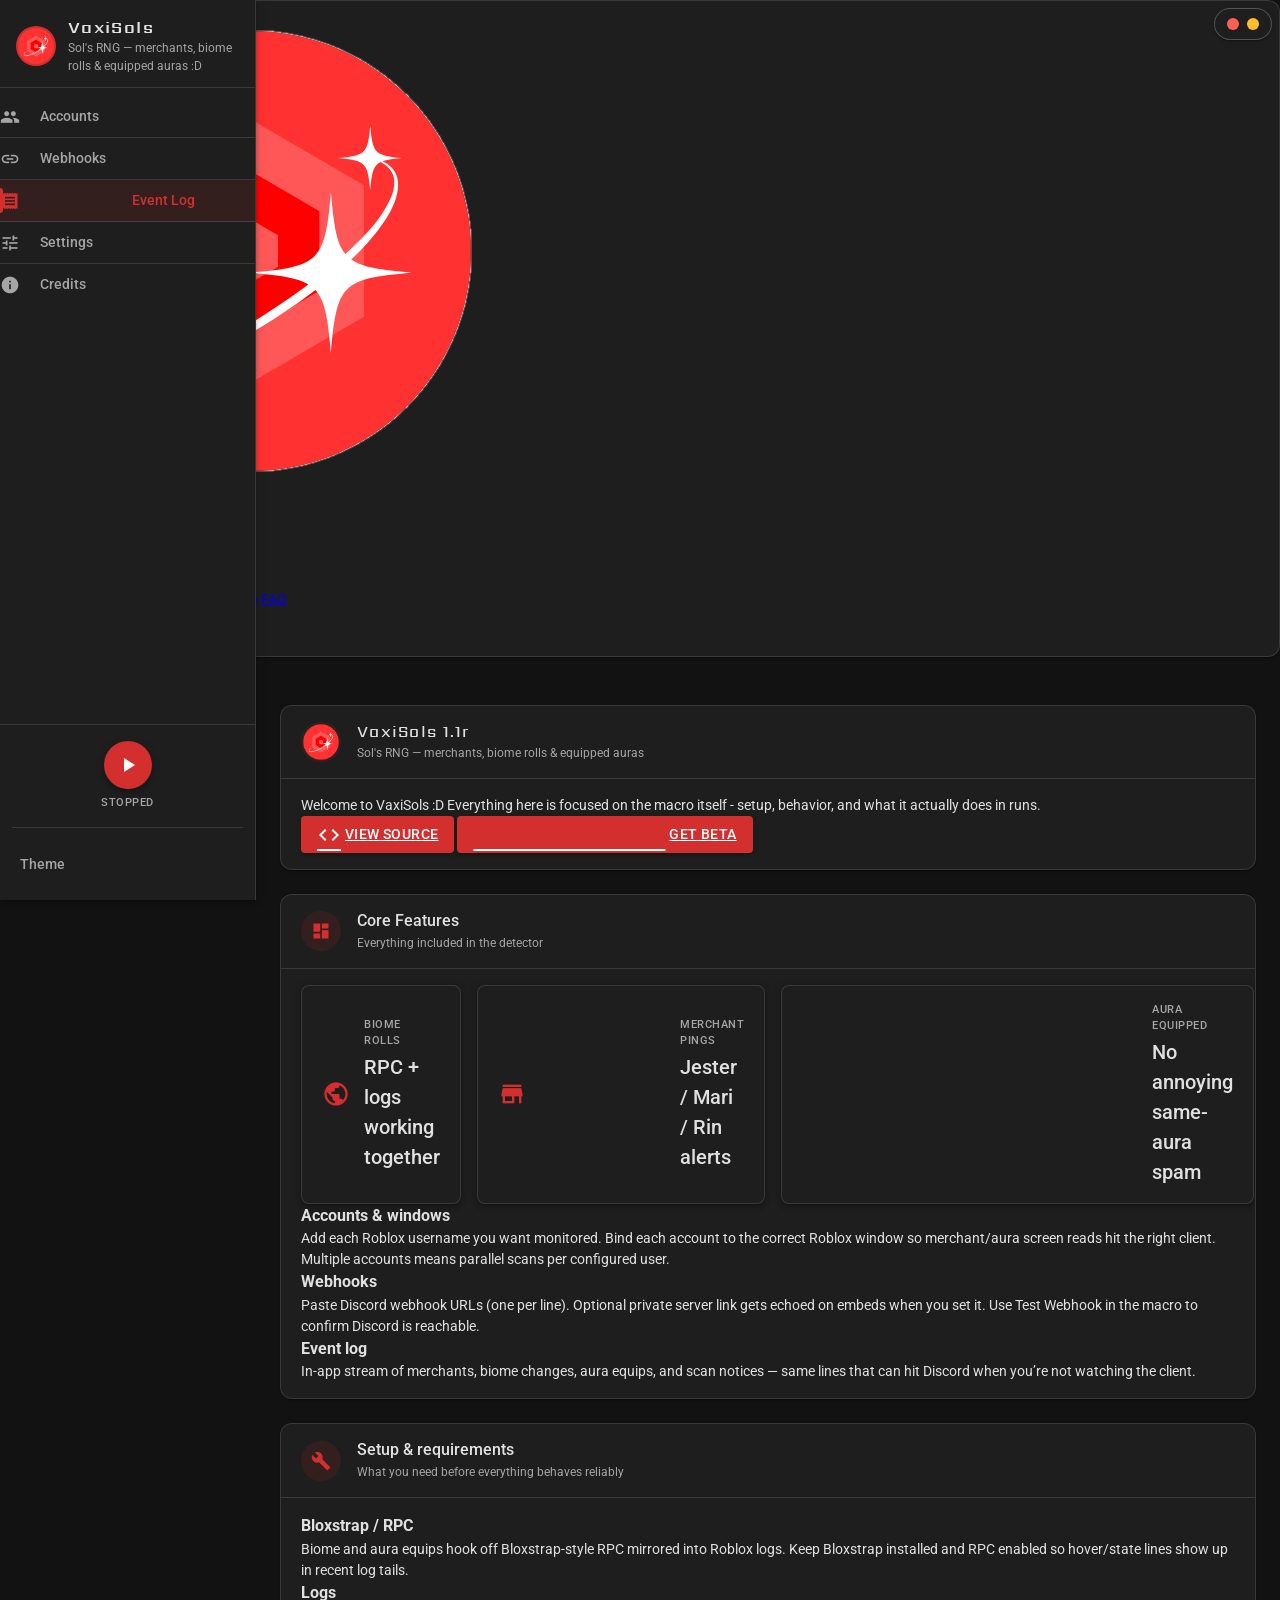
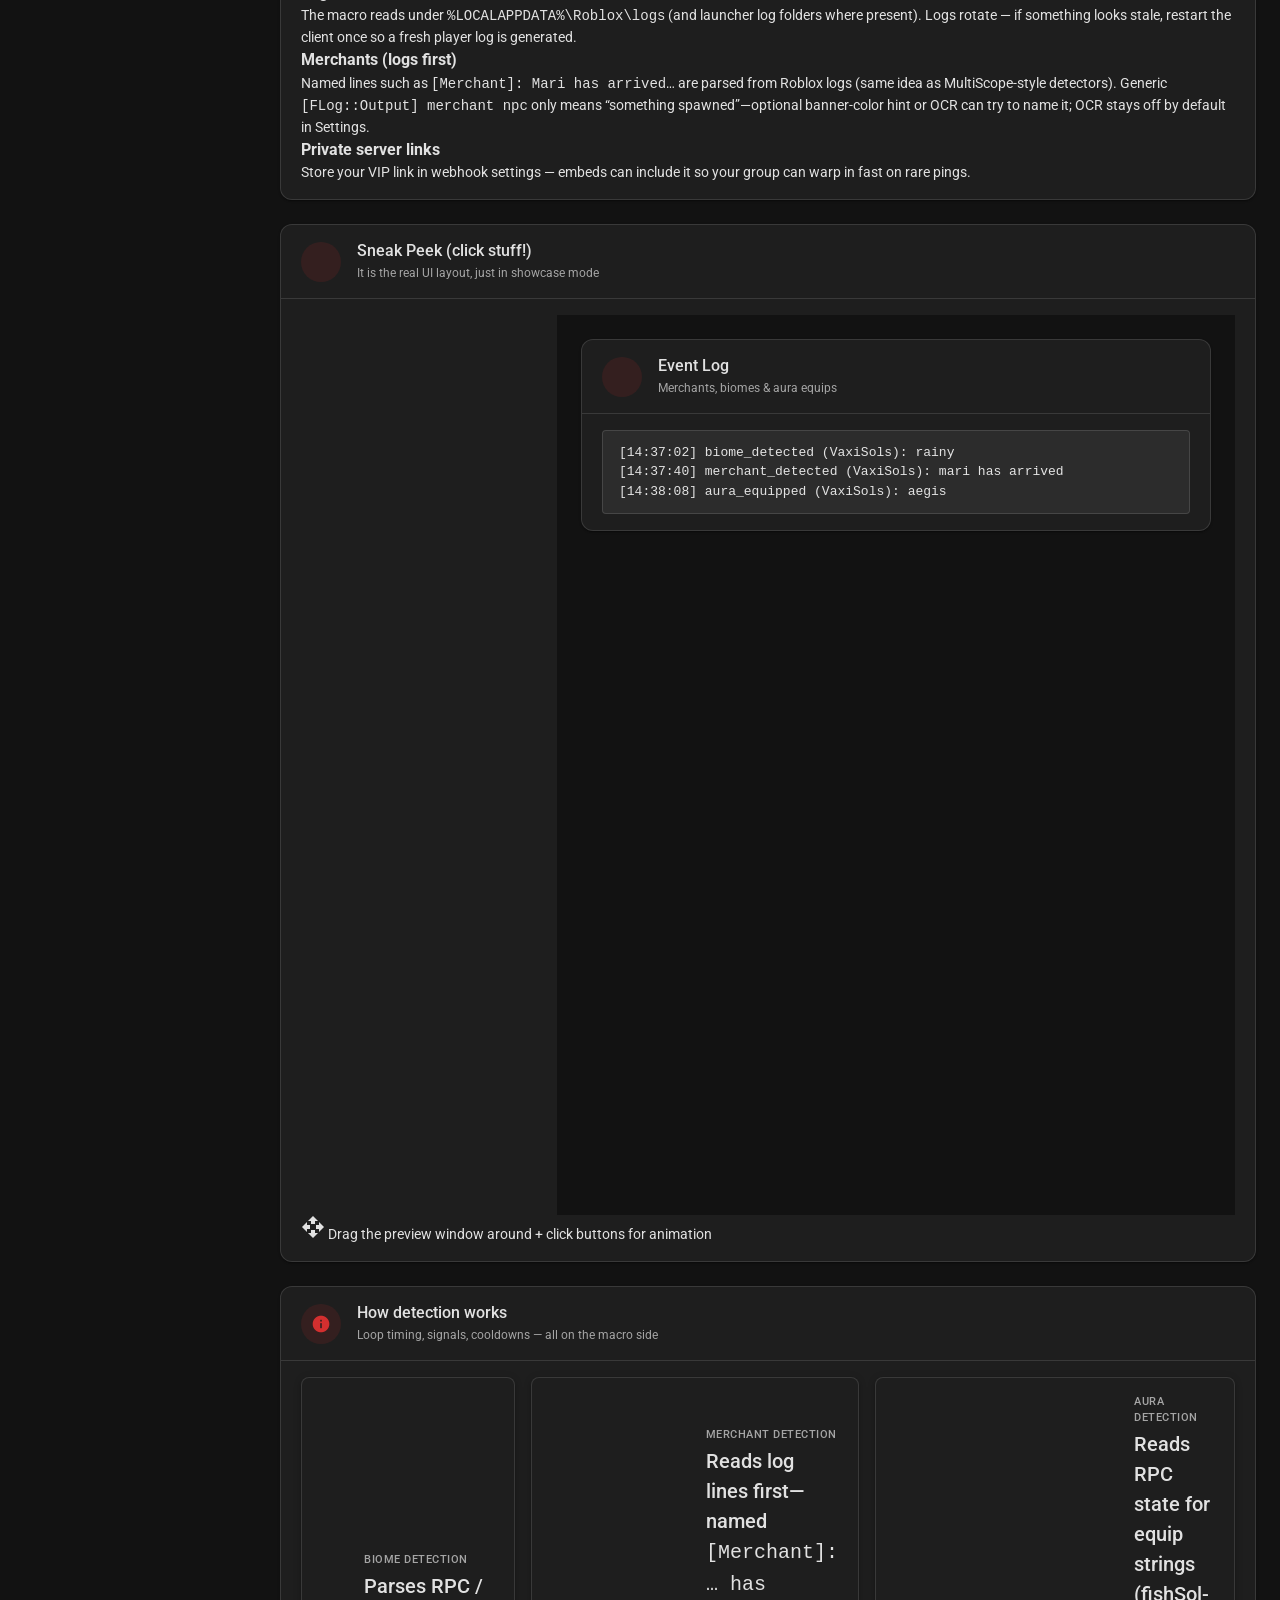
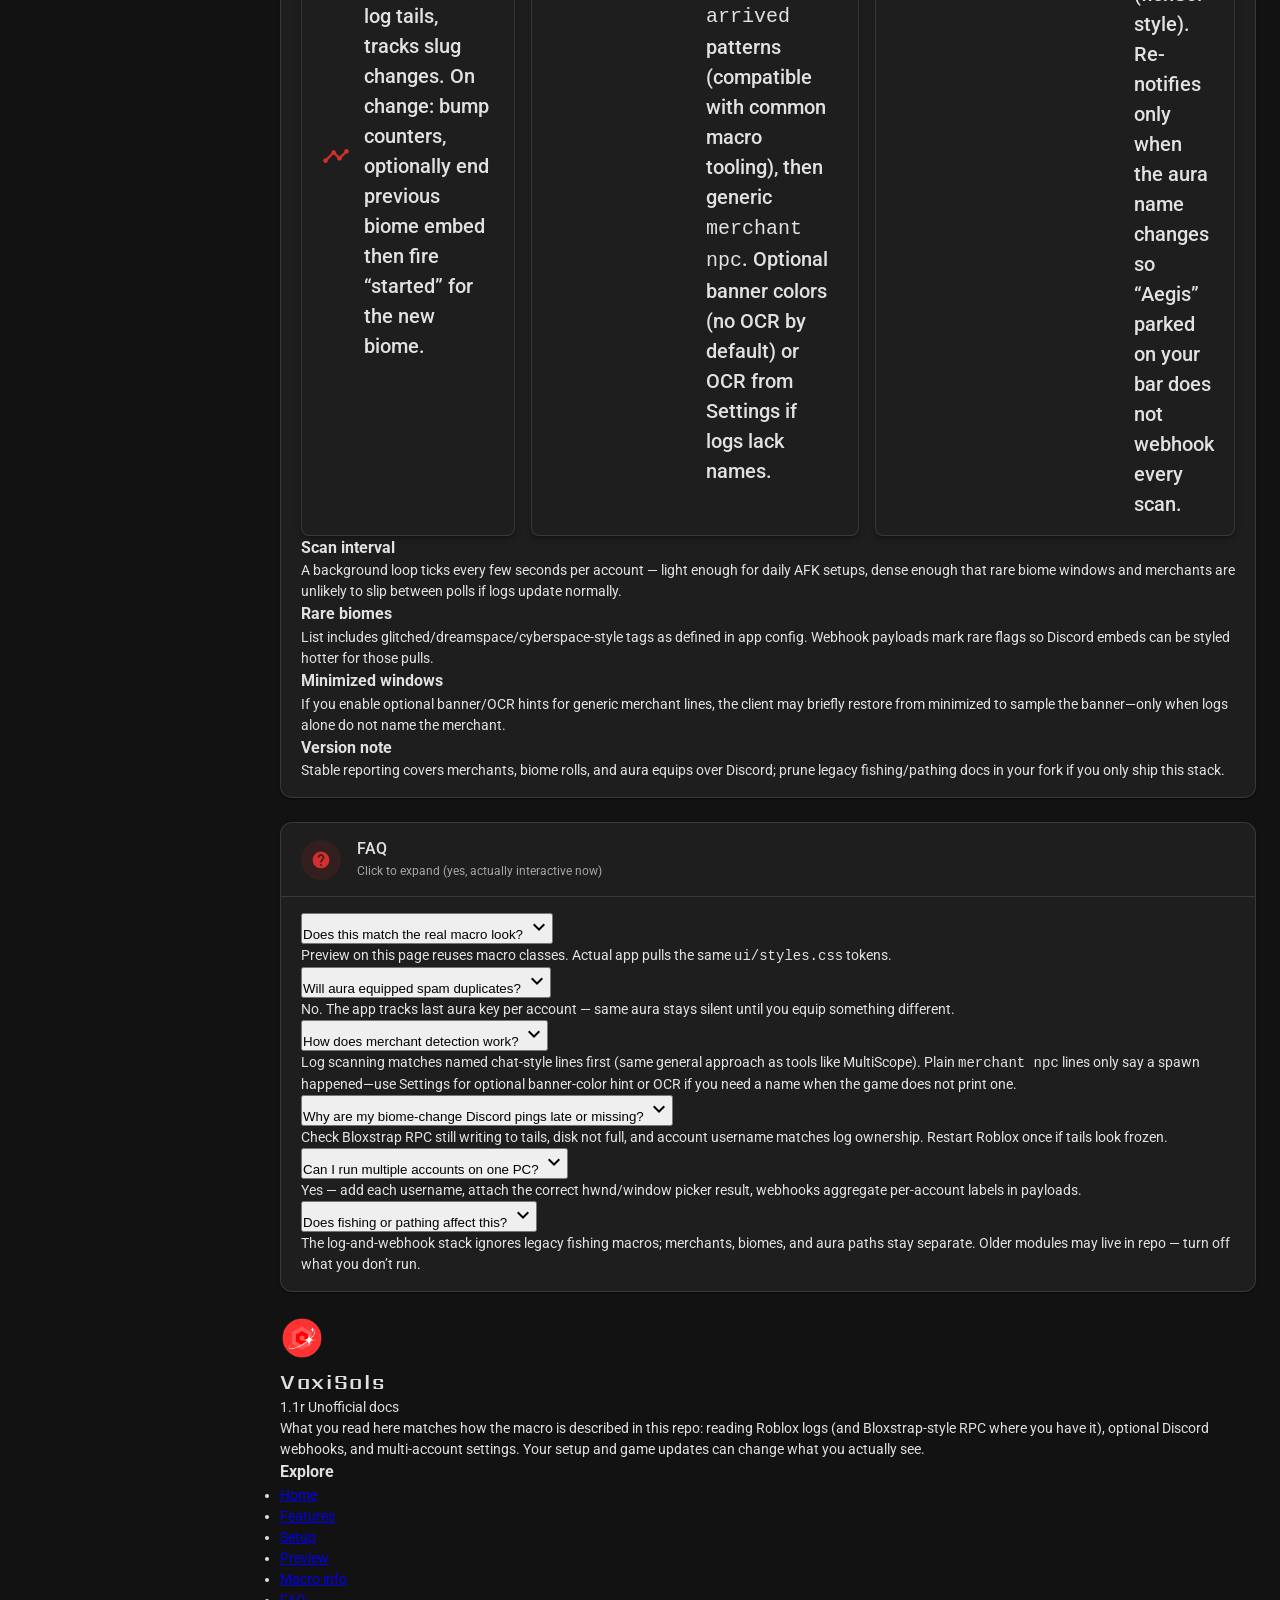
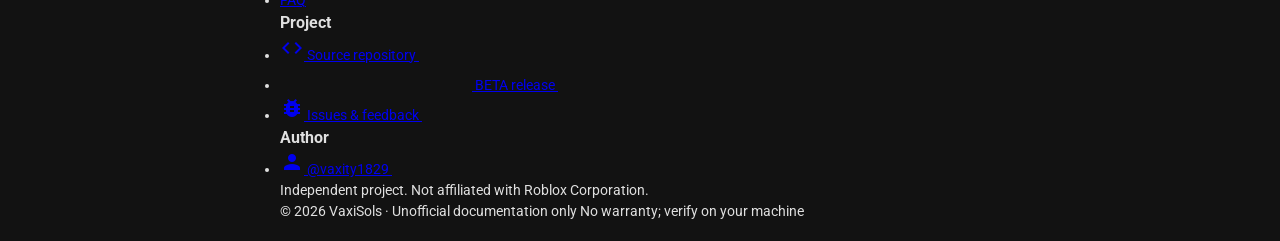
==== commit 0c45c4ee: "Update index.html" ====
--- a/docs/index.html
+++ b/docs/index.html
@@ -9,8 +9,8 @@
   <link rel="apple-touch-icon" href="favicon.png">
   <link rel="stylesheet" href="https://fonts.googleapis.com/icon?family=Material+Icons">
   <link rel="stylesheet" href="https://fonts.googleapis.com/css2?family=Roboto:wght@300;400;500;700&family=Sarpanch:wght@500;600;700&display=swap">
-  <link rel="stylesheet" href="../ui/styles.css">
-  <link rel="stylesheet" href="./styles.css">
+  <link rel="stylesheet" href="/ui/styles.css">
+  <link rel="stylesheet" href="/styles.css">
 </head>
 <body>
   <header class="site-topbar MuiCard-root">
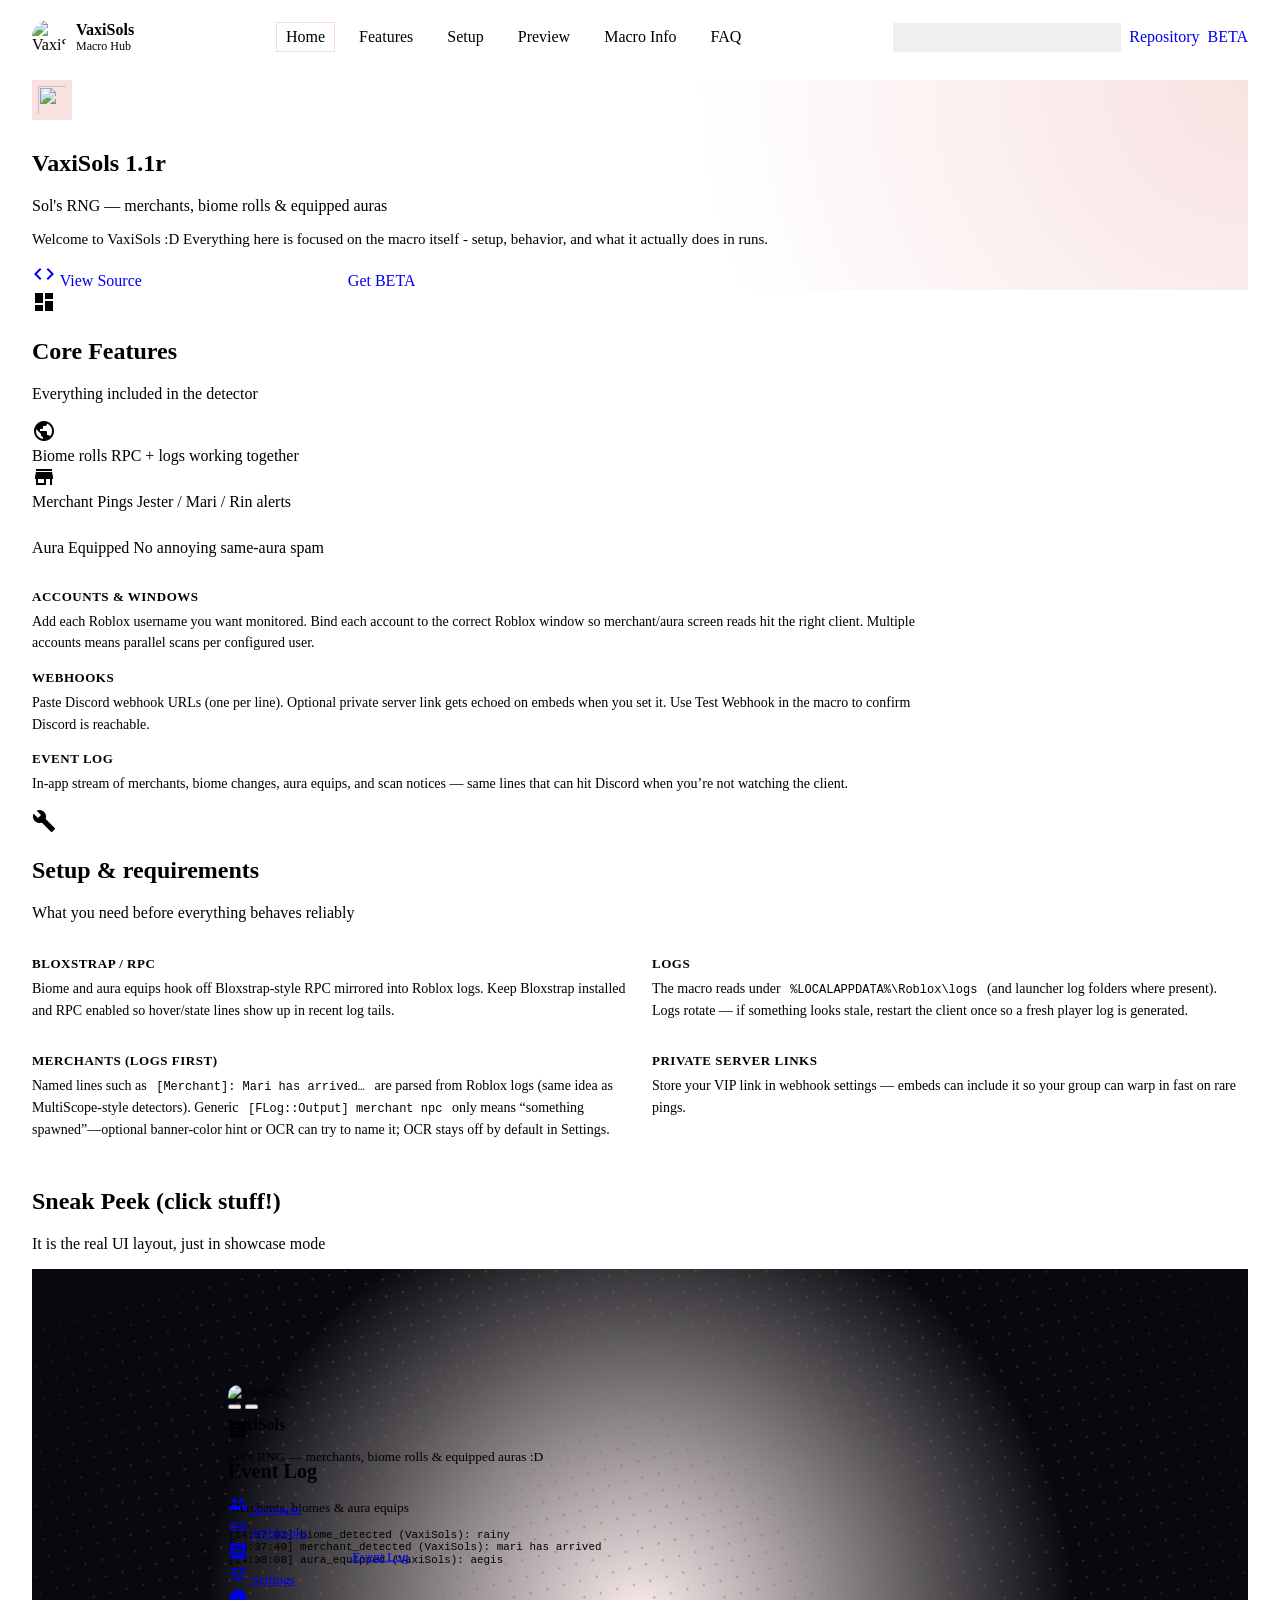
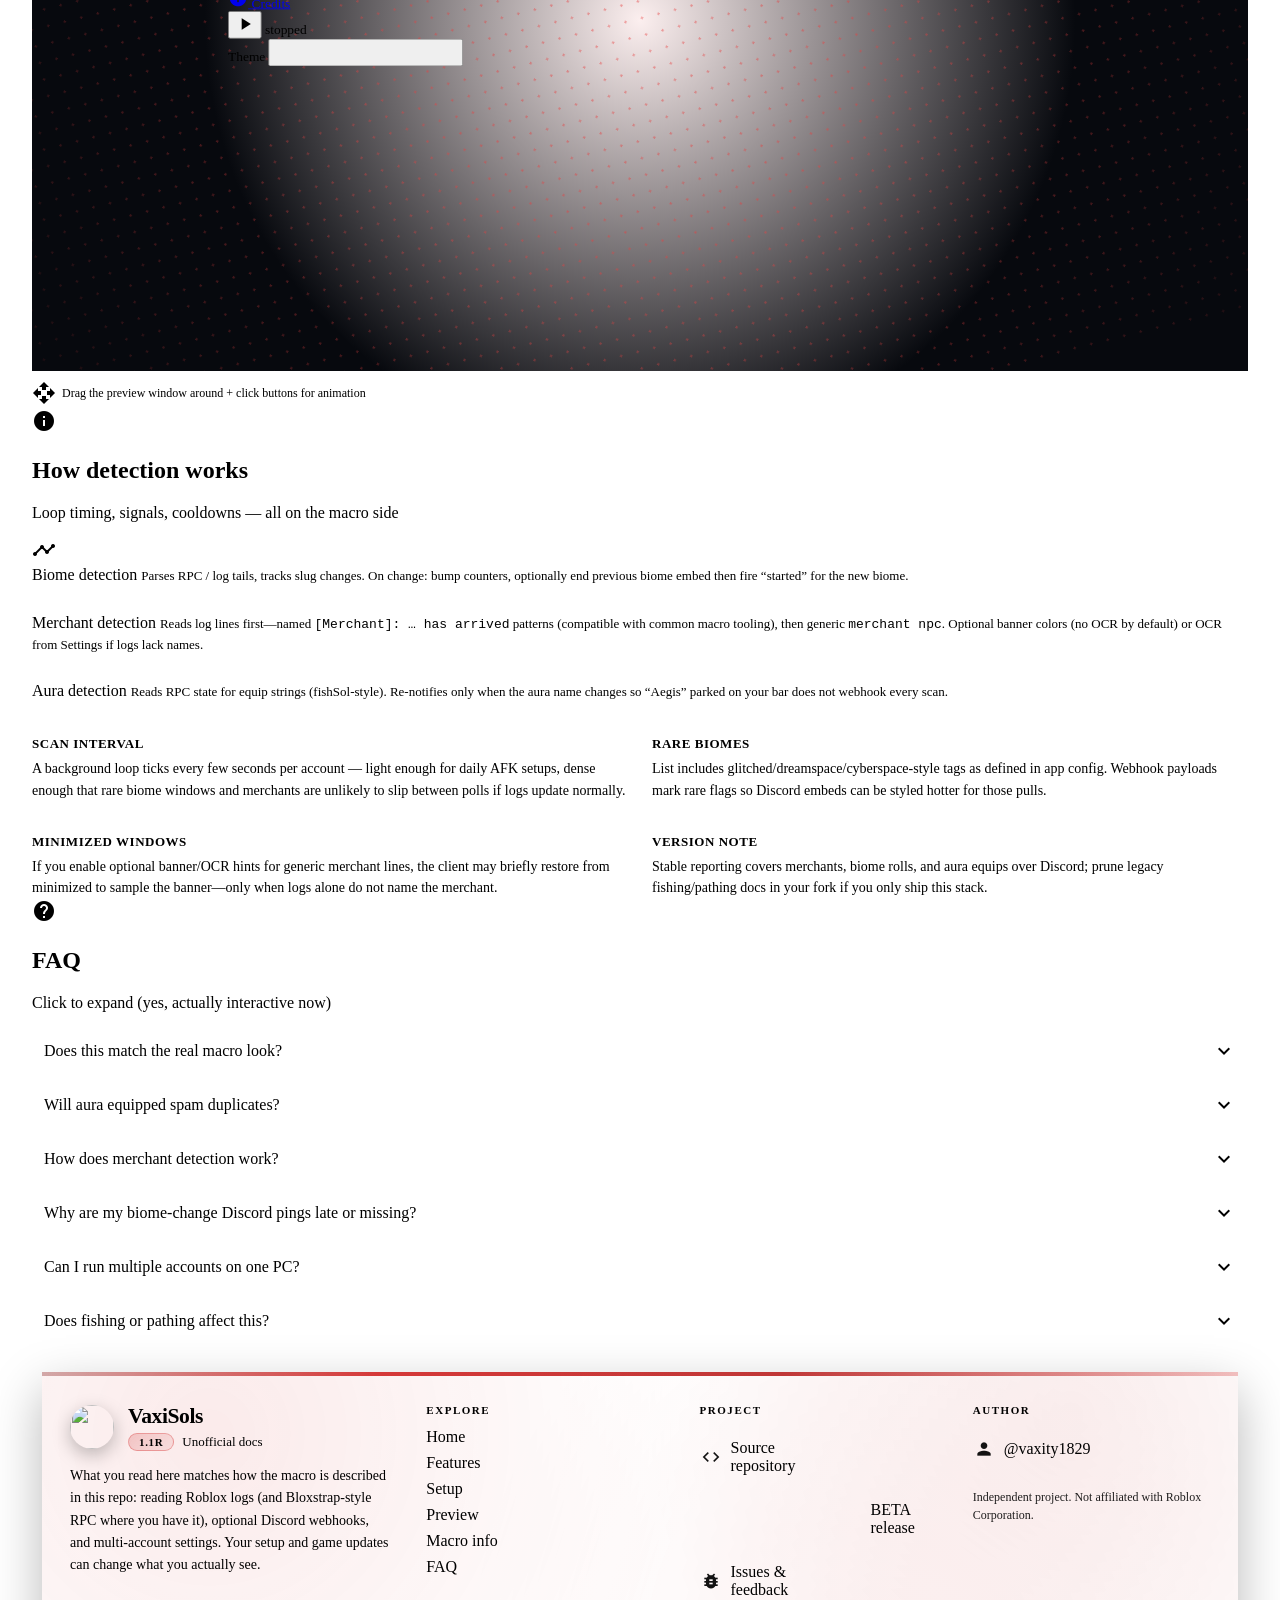
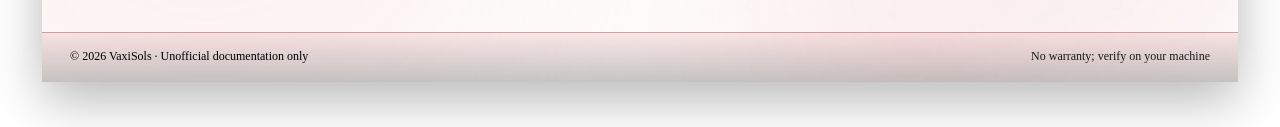
==== commit bad25558: "Update index.html" ====
--- a/docs/index.html
+++ b/docs/index.html
@@ -9,14 +9,14 @@
   <link rel="apple-touch-icon" href="favicon.png">
   <link rel="stylesheet" href="https://fonts.googleapis.com/icon?family=Material+Icons">
   <link rel="stylesheet" href="https://fonts.googleapis.com/css2?family=Roboto:wght@300;400;500;700&family=Sarpanch:wght@500;600;700&display=swap">
-  <link rel="stylesheet" href="/ui/styles.css">
-  <link rel="stylesheet" href="/styles.css">
+  <link rel="stylesheet" href="/docs/ui/styles.css">
+  <link rel="stylesheet" href="/docs/styles.css">
 </head>
 <body>
   <header class="site-topbar MuiCard-root">
     <div class="site-topbar-inner">
       <div class="site-brand">
-        <img src="../VaxiSolsIcon_transparent.png" alt="VaxiSols">
+        <img src="docs/VaxiSolsIcon_transparent.png" alt="VaxiSols">
         <div class="site-brand-text">
           <strong class="brand-wordmark">VaxiSols</strong>
           <p>Macro Hub</p>
@@ -46,7 +46,7 @@
   <main class="MuiContainer-root site-main">
     <section id="home" class="MuiCard-root site-hero">
       <div class="MuiCardHeader-root">
-        <img class="MuiCardHeader-avatar site-hero-avatar" src="../VaxiSolsIcon_transparent.png" alt="" width="40" height="40">
+        <img class="MuiCardHeader-avatar site-hero-avatar" src="docs/VaxiSolsIcon_transparent.png" alt="" width="40" height="40">
         <div>
           <h2 class="MuiCardHeader-title brand-wordmark">VaxiSols 1.1r</h2>
           <p class="MuiCardHeader-subheader">Sol's RNG — merchants, biome rolls & equipped auras</p>
@@ -155,7 +155,7 @@
               <aside class="MuiDrawer-paper">
                 <div class="MuiToolbar-root">
                   <div class="MuiAvatar-root">
-                    <img src="../VaxiSolsIcon_transparent.png" alt="VaxiSols">
+                    <img src="docs/VaxiSolsIcon_transparent.png" alt="VaxiSols">
                   </div>
                   <div class="MuiToolbar-text">
                     <h1 class="brand-wordmark">VaxiSols</h1>
@@ -353,7 +353,7 @@
         <div class="site-footer-grid">
           <div class="site-footer-brand">
             <div class="site-footer-brand-row">
-              <img class="site-footer-logo" src="../VaxiSolsIcon_transparent.png" alt="" width="44" height="44">
+              <img class="site-footer-logo" src="docs/VaxiSolsIcon_transparent.png" alt="" width="44" height="44">
               <div>
                 <h2 id="footer-brand-heading" class="site-footer-title brand-wordmark">VaxiSols</h2>
                 <p class="site-footer-version"><span class="site-footer-pill">1.1r</span> Unofficial docs</p>
--- a/docs/styles.css
+++ b/docs/styles.css
@@ -0,0 +1,840 @@
+.site-topbar {
+  position: sticky;
+  top: 10px;
+  z-index: 100;
+  margin: 10px;
+}
+
+.site-topbar-inner {
+  display: grid;
+  grid-template-columns: auto 1fr auto;
+  gap: 14px;
+  align-items: center;
+  padding: 10px 14px;
+}
+
+.site-brand {
+  display: flex;
+  align-items: center;
+  gap: 10px;
+}
+
+.site-brand img {
+  width: 34px;
+  height: 34px;
+  border-radius: 50%;
+}
+
+.site-brand-text p {
+  margin: 0;
+  color: var(--mui-text-secondary);
+  font-size: 12px;
+}
+
+.site-nav {
+  display: flex;
+  justify-content: center;
+  gap: 14px;
+  flex-wrap: wrap;
+}
+
+.site-nav a {
+  color: var(--mui-text-secondary);
+  text-decoration: none;
+  padding: 6px 10px;
+  border-radius: var(--mui-radius-sm);
+  position: relative;
+  transition: background .32s var(--mui-ease), color .32s var(--mui-ease), transform .32s var(--mui-ease), box-shadow .32s var(--mui-ease);
+}
+
+.site-nav a:hover {
+  background: var(--mui-hover-primary);
+  color: var(--mui-primary);
+  transform: translateY(-0.5px);
+}
+
+.site-nav a.active {
+  background: var(--mui-selected);
+  color: var(--mui-primary);
+  box-shadow: 0 0 0 1px rgba(211,47,47,.18) inset;
+}
+
+.site-nav a::after {
+  content: "";
+  position: absolute;
+  left: 10px;
+  right: 10px;
+  bottom: 2px;
+  height: 2px;
+  background: var(--mui-primary);
+  transform: scaleX(0);
+  transform-origin: left;
+  transition: transform .34s var(--mui-ease);
+}
+
+.site-nav a:hover::after {
+  transform: scaleX(1);
+}
+
+.site-nav a.active::after {
+  transform: scaleX(1);
+}
+
+.site-top-actions {
+  display: flex;
+  gap: 8px;
+  align-items: center;
+}
+
+.site-nav-toggle {
+  display: none;
+  align-items: center;
+  justify-content: center;
+  min-width: 44px;
+  min-height: 44px;
+  flex-shrink: 0;
+}
+
+.site-main {
+  margin-left: 0;
+  padding-top: 6px;
+  animation: siteFade .45s var(--mui-ease);
+}
+
+.site-main.MuiContainer-root {
+  padding-left: max(24px, env(safe-area-inset-left));
+  padding-right: max(24px, env(safe-area-inset-right));
+  padding-bottom: max(24px, env(safe-area-inset-bottom));
+}
+
+.site-main > .MuiCard-root {
+  scroll-margin-top: 96px;
+}
+
+.site-hero .site-hero-avatar.MuiCardHeader-avatar {
+  padding: 6px;
+  box-sizing: border-box;
+  background: rgba(211, 47, 47, 0.14);
+  object-fit: contain;
+}
+
+[data-theme="light"] .site-hero .site-hero-avatar.MuiCardHeader-avatar {
+  background: rgba(211, 47, 47, 0.09);
+}
+
+.info-list {
+  margin-top: 18px;
+  padding-top: 14px;
+  border-top: 1px solid var(--mui-divider);
+  max-width: 900px;
+}
+
+.info-list p {
+  margin: 0 0 14px;
+  color: var(--mui-text-secondary);
+  font-size: 14px;
+  line-height: 1.55;
+}
+
+.info-subhead {
+  margin: 16px 0 6px;
+  font-size: 13px;
+  font-weight: 600;
+  letter-spacing: .04em;
+  text-transform: uppercase;
+  color: var(--mui-primary);
+}
+
+.info-list .info-subhead:first-child {
+  margin-top: 0;
+}
+
+.info-dense .MuiChip-value {
+  font-size: 13px;
+  line-height: 1.45;
+}
+
+.info-columns {
+  display: grid;
+  grid-template-columns: repeat(2, minmax(0, 1fr));
+  gap: 16px 24px;
+  margin-top: 18px;
+}
+
+.info-block p {
+  margin: 0;
+  color: var(--mui-text-secondary);
+  font-size: 14px;
+  line-height: 1.55;
+}
+
+.info-block code {
+  font-size: 12px;
+  padding: 2px 6px;
+  border-radius: 4px;
+  background: var(--mui-selected);
+}
+
+.site-grid-wide .MuiChip-card {
+  align-items: flex-start;
+}
+
+.footer-link.mui-ripple-target {
+  position: relative;
+  overflow: hidden;
+  border-radius: var(--mui-radius-sm);
+}
+
+.footer-link.site-footer-nav-link {
+  display: inline-block;
+  padding: 6px 4px;
+  margin: -6px -4px;
+}
+
+.footer-link.site-footer-ext {
+  display: flex;
+  align-items: center;
+  gap: 10px;
+  padding: 10px 12px;
+  margin: 0 -12px;
+  border-radius: var(--mui-radius-md);
+  text-decoration: none;
+  color: var(--mui-text-primary);
+  border: 1px solid transparent;
+  transition: background .28s var(--mui-ease), border-color .28s var(--mui-ease), transform .28s var(--mui-ease);
+}
+
+.footer-link.site-footer-ext:hover {
+  background: var(--mui-hover-primary);
+  border-color: rgba(211, 47, 47, 0.22);
+}
+
+.site-footer-link-icon {
+  font-size: 20px !important;
+  color: var(--mui-primary);
+  opacity: 0.92;
+}
+
+.site-footer-link-arrow {
+  font-size: 16px !important;
+  margin-left: auto;
+  color: var(--mui-text-secondary);
+  opacity: 0.65;
+  transition: transform .28s var(--mui-ease), opacity .28s var(--mui-ease);
+}
+
+.footer-link.site-footer-ext:hover .site-footer-link-arrow {
+  transform: translate(2px, -2px);
+  opacity: 1;
+}
+
+@keyframes siteFade {
+  from { opacity: 0; transform: translateY(10px); }
+  to { opacity: 1; transform: translateY(0); }
+}
+
+.site-hero {
+  overflow: hidden;
+  position: relative;
+  transition: transform .36s var(--mui-ease), box-shadow .36s var(--mui-ease);
+}
+
+.site-hero::after {
+  content: "";
+  position: absolute;
+  inset: 0;
+  background: radial-gradient(circle at 100% 0, rgba(211,47,47,.14), transparent 45%);
+  pointer-events: none;
+}
+
+.site-hero:hover {
+  transform: translateY(-2px) scale(1.002);
+  box-shadow: 0 8px 20px rgba(0,0,0,.22);
+}
+
+.site-lead {
+  color: var(--mui-text-secondary);
+  font-size: 15px;
+  margin-bottom: 14px;
+  max-width: 760px;
+}
+
+.site-cta {
+  display: flex;
+  gap: 10px;
+  flex-wrap: wrap;
+}
+
+.site-btn-link {
+  text-decoration: none;
+  transition: transform .26s var(--mui-ease), box-shadow .26s var(--mui-ease);
+}
+
+.site-btn-link:hover {
+  transform: translateY(-1px);
+  box-shadow: var(--mui-shadow-4);
+}
+
+.site-grid {
+  grid-template-columns: repeat(3, 1fr);
+}
+
+@media (min-width: 981px) {
+  .site-grid-wide {
+    grid-template-columns: repeat(3, minmax(0, 1fr));
+  }
+}
+
+.preview-shell {
+  position: relative;
+  border: 1px solid var(--mui-divider);
+  border-radius: var(--mui-radius-md);
+  overflow: hidden;
+  background: radial-gradient(circle at center, rgba(211,47,47,.08), rgba(7,9,14,1) 62%);
+  width: 100%;
+  min-height: 460px;
+  height: clamp(620px, 78vh, 920px);
+}
+
+.preview-shell::before {
+  content: "";
+  position: absolute;
+  inset: -12%;
+  pointer-events: none;
+  background-image: radial-gradient(circle, rgba(232, 64, 64, .50) 1.35px, transparent 1.35px);
+  background-size: 17px 17px;
+  transform: rotate(-14deg);
+  opacity: .88;
+  mask-image: radial-gradient(circle at center, rgba(0,0,0,1) 24%, rgba(0,0,0,.52) 62%, transparent 92%);
+  -webkit-mask-image: radial-gradient(circle at center, rgba(0,0,0,1) 24%, rgba(0,0,0,.52) 62%, transparent 92%);
+}
+
+[data-theme="light"] .preview-shell {
+  background: radial-gradient(circle at center, rgba(211,47,47,.06), #f4f6fb 64%);
+}
+
+[data-theme="light"] .preview-shell::before {
+  background-image: radial-gradient(circle, rgba(211,47,47,.20) 1.2px, transparent 1.2px);
+  opacity: .62;
+}
+
+.clone-window {
+  --clone-fit-scale: 1;
+  position: absolute;
+  left: 12px;
+  top: 12px;
+  width: 980px;
+  height: 560px;
+  border: 1px solid var(--mui-divider);
+  border-radius: 12px;
+  overflow: hidden;
+  box-shadow: var(--mui-shadow-4);
+  transform: scale(var(--clone-fit-scale));
+  transform-origin: top left;
+  background: var(--mui-bg);
+  user-select: none;
+  cursor: grab;
+  animation: cloneFloat 5.6s ease-in-out infinite;
+}
+.clone-window:active { cursor: grabbing; }
+
+@keyframes cloneFloat {
+  0%, 100% { transform: scale(var(--clone-fit-scale)) translateY(0); }
+  50% { transform: scale(var(--clone-fit-scale)) translateY(-3px); }
+}
+
+.clone-layout {
+  min-height: 560px;
+  transform: none;
+}
+
+.clone-layout .MuiDrawer-paper {
+  position: absolute;
+  top: 0;
+  left: 0;
+  bottom: 0;
+}
+
+.clone-layout .MuiContainer-root {
+  margin-left: var(--mui-drawer-w);
+  min-height: 560px;
+  padding-top: 12px;
+}
+
+.clone-layout .MacTitleBar {
+  top: 10px;
+  right: 10px;
+  left: auto;
+  height: 30px;
+  cursor: move;
+  z-index: 1001;
+}
+
+.site-theme-toggle {
+  border: 1px solid var(--mui-divider);
+}
+
+.clone-layout .MuiDrawer-paper .MuiListItem-root {
+  padding-left: 16px;
+}
+
+.preview-hint {
+  display: inline-flex;
+  align-items: center;
+  gap: 6px;
+  margin-top: 10px;
+  color: var(--mui-text-secondary);
+  font-size: 12px;
+}
+
+.clone-clickable {
+  position: relative;
+  overflow: hidden;
+}
+
+.MuiButton-root.mui-ripple-target,
+.MuiIconButton-root.mui-ripple-target,
+.site-nav-toggle.mui-ripple-target,
+.site-nav a.mui-ripple-target,
+.site-footer a.mui-ripple-target {
+  position: relative;
+  overflow: hidden;
+}
+
+.clone-pressed {
+  filter: brightness(1.1) saturate(1.03);
+}
+
+.clone-ripple {
+  position: absolute;
+  border-radius: 50%;
+  background: rgba(255, 255, 255, .28);
+  transform: scale(0);
+  animation: cloneRipple .85s cubic-bezier(.2,.7,.2,1);
+  pointer-events: none;
+}
+
+@keyframes cloneRipple {
+  to {
+    transform: scale(1);
+    opacity: 0;
+  }
+}
+
+.site-footer {
+  margin: 28px 10px 14px;
+}
+
+.site-footer-shell {
+  position: relative;
+  overflow: hidden;
+  border-radius: var(--mui-radius-md);
+  border: 1px solid var(--mui-divider);
+  background: var(--mui-paper-elevated);
+  box-shadow: 0 18px 48px rgba(0, 0, 0, 0.28);
+}
+
+[data-theme="light"] .site-footer-shell {
+  box-shadow: 0 12px 36px rgba(127, 29, 29, 0.14);
+}
+
+.site-footer-accent {
+  height: 4px;
+  background: linear-gradient(
+    90deg,
+    rgba(127, 29, 29, 0.35),
+    rgba(211, 47, 47, 0.95) 28%,
+    rgba(183, 28, 28, 0.88) 62%,
+    rgba(211, 47, 47, 0.28) 100%
+  );
+}
+
+.site-footer-pattern {
+  pointer-events: none;
+  position: absolute;
+  inset: 0;
+  opacity: 0.38;
+  background-image:
+    radial-gradient(circle at 14% 20%, rgba(211, 47, 47, 0.26), transparent 44%),
+    radial-gradient(circle at 86% 14%, rgba(183, 28, 28, 0.18), transparent 40%),
+    radial-gradient(circle at 72% 90%, rgba(211, 47, 47, 0.15), transparent 48%);
+}
+
+[data-theme="light"] .site-footer-pattern {
+  opacity: 0.42;
+}
+
+.site-footer-grid {
+  position: relative;
+  z-index: 1;
+  display: grid;
+  grid-template-columns: minmax(220px, 1.35fr) repeat(3, minmax(160px, 1fr));
+  gap: 28px 36px;
+  padding: 28px 28px 22px;
+}
+
+.site-footer-brand {
+  display: flex;
+  flex-direction: column;
+  gap: 14px;
+  min-width: 0;
+}
+
+.site-footer-brand-row {
+  display: flex;
+  align-items: center;
+  gap: 14px;
+}
+
+.site-footer-logo {
+  width: 44px;
+  height: 44px;
+  border-radius: 50%;
+  border: 1px solid var(--mui-divider);
+  box-shadow: 0 6px 18px rgba(0, 0, 0, 0.25);
+}
+
+[data-theme="light"] .site-footer-logo {
+  box-shadow: 0 4px 14px rgba(127, 29, 29, 0.14);
+}
+
+.site-footer-title {
+  margin: 0;
+  font-size: 1.35rem;
+  font-weight: 600;
+  letter-spacing: -0.02em;
+  color: var(--mui-text-primary);
+}
+
+.site-footer-version {
+  margin: 4px 0 0;
+  font-size: 13px;
+  color: var(--mui-text-secondary);
+  display: flex;
+  align-items: center;
+  gap: 8px;
+  flex-wrap: wrap;
+}
+
+.site-footer-pill {
+  display: inline-flex;
+  align-items: center;
+  padding: 2px 10px;
+  border-radius: 999px;
+  font-size: 11px;
+  font-weight: 600;
+  letter-spacing: 0.06em;
+  text-transform: uppercase;
+  background: linear-gradient(135deg, rgba(211, 47, 47, 0.22), rgba(211, 47, 47, 0.08));
+  color: var(--mui-primary);
+  border: 1px solid rgba(211, 47, 47, 0.35);
+}
+
+.site-footer-lead {
+  margin: 0;
+  font-size: 14px;
+  line-height: 1.6;
+  color: var(--mui-text-secondary);
+  max-width: 38em;
+}
+
+.site-footer-heading {
+  margin: 0 0 12px;
+  font-size: 11px;
+  font-weight: 700;
+  letter-spacing: 0.14em;
+  text-transform: uppercase;
+  color: var(--mui-text-secondary);
+}
+
+.site-footer-list {
+  margin: 0;
+  padding: 0;
+  list-style: none;
+  display: flex;
+  flex-direction: column;
+  gap: 4px;
+}
+
+.site-footer-list a.site-footer-nav-link {
+  color: var(--mui-text-primary);
+  text-decoration: none;
+  transition: color .26s var(--mui-ease), transform .26s var(--mui-ease);
+}
+
+.site-footer-list a.site-footer-nav-link:hover {
+  color: var(--mui-primary);
+}
+
+.site-footer-note {
+  margin: 18px 0 0;
+  font-size: 12px;
+  line-height: 1.5;
+  color: var(--mui-text-secondary);
+  opacity: 0.88;
+}
+
+.site-footer-bottom {
+  position: relative;
+  z-index: 1;
+  border-top: 1px solid rgba(211, 47, 47, 0.22);
+  background: linear-gradient(180deg, rgba(211, 47, 47, 0.1), rgba(0, 0, 0, 0.22));
+}
+
+[data-theme="light"] .site-footer-bottom {
+  border-top-color: rgba(211, 47, 47, 0.28);
+  background: linear-gradient(180deg, rgba(211, 47, 47, 0.09), rgba(211, 47, 47, 0.03));
+}
+
+.site-footer-bottom-inner {
+  display: flex;
+  flex-wrap: wrap;
+  align-items: center;
+  justify-content: space-between;
+  gap: 10px 20px;
+  padding: 16px 28px 18px;
+  font-size: 12px;
+  color: var(--mui-text-secondary);
+}
+
+.site-footer-copy {
+  font-weight: 500;
+}
+
+.site-footer-meta {
+  opacity: 0.88;
+}
+
+.faq-accordion {
+  display: grid;
+  gap: 8px;
+}
+
+.faq-item {
+  border: 1px solid var(--mui-divider);
+  border-radius: var(--mui-radius-sm);
+  overflow: hidden;
+  background: var(--mui-paper-elevated);
+  transition: border-color .34s var(--mui-ease), box-shadow .34s var(--mui-ease), background .34s var(--mui-ease), transform .34s var(--mui-ease);
+}
+
+.faq-q {
+  width: 100%;
+  border: 0;
+  background: transparent;
+  color: var(--mui-text-primary);
+  display: flex;
+  align-items: center;
+  justify-content: space-between;
+  padding: 11px 12px;
+  cursor: pointer;
+  font: inherit;
+  transition: background .3s var(--mui-ease), color .3s var(--mui-ease), transform .3s var(--mui-ease);
+}
+
+.faq-q .material-icons {
+  transition: transform .3s var(--mui-ease);
+}
+
+.faq-a {
+  max-height: 0;
+  overflow: hidden;
+  color: var(--mui-text-secondary);
+  padding: 0 12px;
+  opacity: .82;
+  transition: max-height .42s cubic-bezier(.22,.8,.22,1), padding .42s cubic-bezier(.22,.8,.22,1), opacity .34s var(--mui-ease);
+}
+
+.faq-a-inner {
+  padding-bottom: 2px;
+  line-height: 1.55;
+}
+
+.faq-item.open .faq-a {
+  max-height: 360px;
+  padding: 0 12px 12px;
+  opacity: 1;
+}
+
+.faq-item.open .faq-q .material-icons {
+  transform: rotate(180deg);
+}
+
+.faq-item.open {
+  border-color: rgba(211,47,47,.40);
+  box-shadow: 0 0 0 1px rgba(211,47,47,.15) inset;
+  background: linear-gradient(180deg, rgba(211,47,47,.16), rgba(211,47,47,.06));
+  transform: translateY(-0.5px);
+}
+
+.faq-item.open .faq-q {
+  background: transparent;
+  color: var(--mui-primary);
+}
+
+.faq-item.open .faq-a {
+  background: transparent;
+}
+
+[data-theme="light"] .faq-item.open {
+  background: linear-gradient(180deg, rgba(211,47,47,.14), rgba(211,47,47,.04));
+  border-color: rgba(211,47,47,.34);
+}
+
+[data-theme="light"] .faq-q,
+[data-theme="light"] .faq-a {
+  color: rgba(0,0,0,.72);
+}
+
+@media (max-width: 720px) {
+  .site-topbar {
+    margin: max(8px, env(safe-area-inset-top)) max(10px, env(safe-area-inset-right)) 10px max(10px, env(safe-area-inset-left));
+  }
+
+  .site-topbar-inner {
+    grid-template-columns: 1fr auto;
+    grid-template-rows: auto auto auto;
+    align-items: center;
+    row-gap: 4px;
+    column-gap: 12px;
+  }
+
+  .site-brand {
+    grid-column: 1;
+    grid-row: 1;
+    min-width: 0;
+  }
+
+  .site-nav-toggle {
+    display: inline-flex;
+    grid-column: 2;
+    grid-row: 1;
+    justify-self: end;
+  }
+
+  .site-top-actions {
+    grid-column: 1 / -1;
+    grid-row: 2;
+    flex-wrap: wrap;
+    width: 100%;
+    gap: 12px;
+    row-gap: 12px;
+    align-items: stretch;
+    justify-content: flex-start;
+    padding-top: 6px;
+    margin-top: 4px;
+    border-top: 1px solid var(--mui-divider);
+  }
+
+  .site-top-actions .MuiButton-root {
+    flex: 1 1 calc(50% - 6px);
+    min-width: 0;
+    justify-content: center;
+    box-sizing: border-box;
+    min-height: 44px;
+  }
+
+  .site-top-actions .site-theme-toggle {
+    flex: 0 0 auto;
+    align-self: center;
+  }
+
+  .site-nav {
+    grid-column: 1 / -1;
+    grid-row: 3;
+    display: none;
+    flex-direction: column;
+    align-items: stretch;
+    gap: 4px;
+    width: 100%;
+    padding: 12px 0 6px;
+    margin: 0;
+    border-top: 1px solid var(--mui-divider);
+    justify-content: flex-start;
+  }
+
+  .site-nav.is-open {
+    display: flex;
+  }
+
+  .site-nav a {
+    padding: 12px 14px;
+    min-height: 44px;
+    display: flex;
+    align-items: center;
+    box-sizing: border-box;
+  }
+
+  .site-main.MuiContainer-root {
+    padding-left: max(14px, env(safe-area-inset-left));
+    padding-right: max(14px, env(safe-area-inset-right));
+  }
+
+  .site-main > .MuiCard-root {
+    scroll-margin-top: 84px;
+  }
+
+  .site-cta {
+    flex-direction: column;
+    align-items: stretch;
+  }
+
+  .site-cta .site-btn-link {
+    width: 100%;
+    justify-content: center;
+    box-sizing: border-box;
+  }
+
+  .MuiCardHeader-root {
+    flex-wrap: wrap;
+    gap: 12px;
+  }
+
+  .MuiCardHeader-title {
+    word-break: break-word;
+  }
+
+  .preview-shell {
+    min-height: 420px;
+    height: clamp(460px, 56vh, 640px);
+  }
+}
+
+@media (min-width: 721px) and (max-width: 980px) {
+  .preview-shell {
+    height: clamp(520px, 68vh, 760px);
+    min-height: 520px;
+  }
+}
+
+@media (max-width: 980px) {
+  .site-nav:not(.is-open) {
+    justify-content: flex-start;
+  }
+  .site-top-actions {
+    flex-wrap: wrap;
+  }
+  .site-grid,
+  .site-grid-wide {
+    grid-template-columns: 1fr;
+  }
+  .info-columns {
+    grid-template-columns: 1fr;
+  }
+  .site-footer {
+    margin-left: 6px;
+    margin-right: 6px;
+  }
+
+  .site-footer-grid {
+    grid-template-columns: 1fr;
+    gap: 26px;
+    padding: 22px 18px 18px;
+  }
+
+  .site-footer-bottom-inner {
+    flex-direction: column;
+    align-items: flex-start;
+    padding: 14px 18px 16px;
+  }
+}
